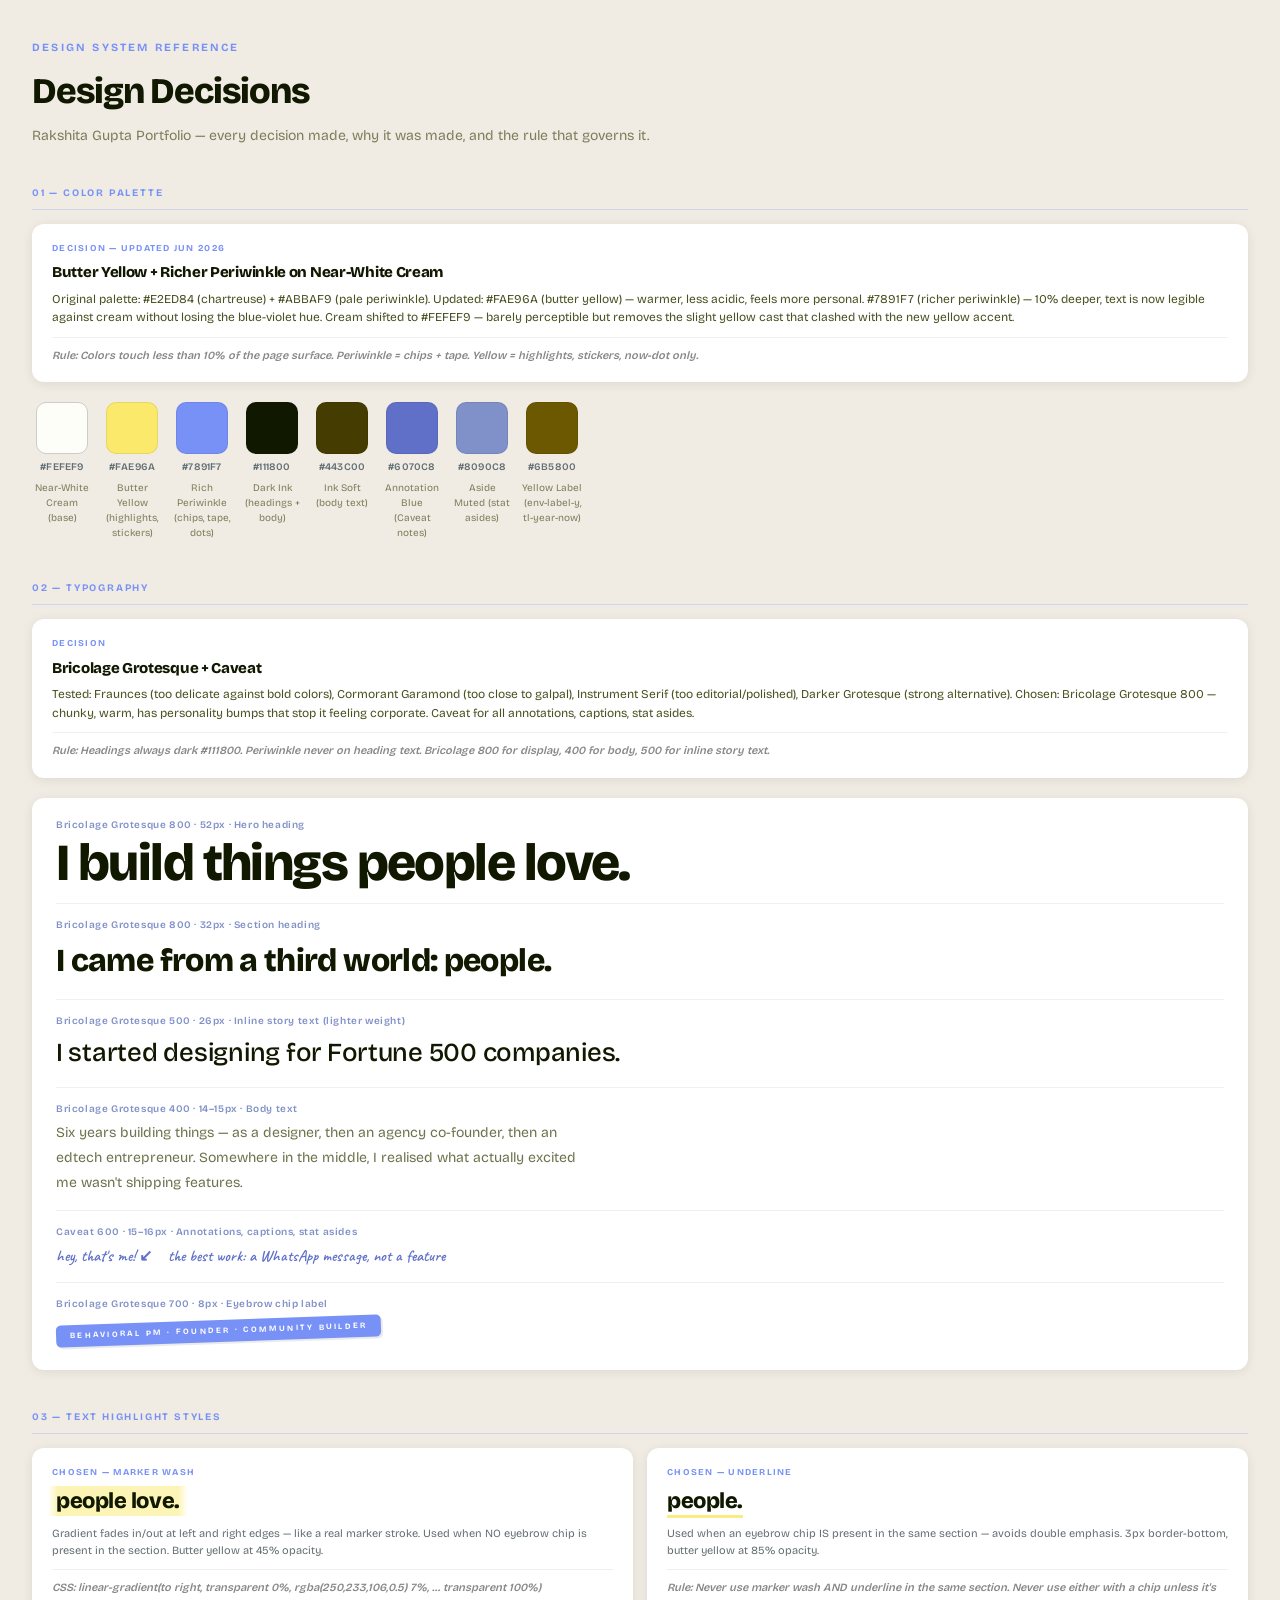
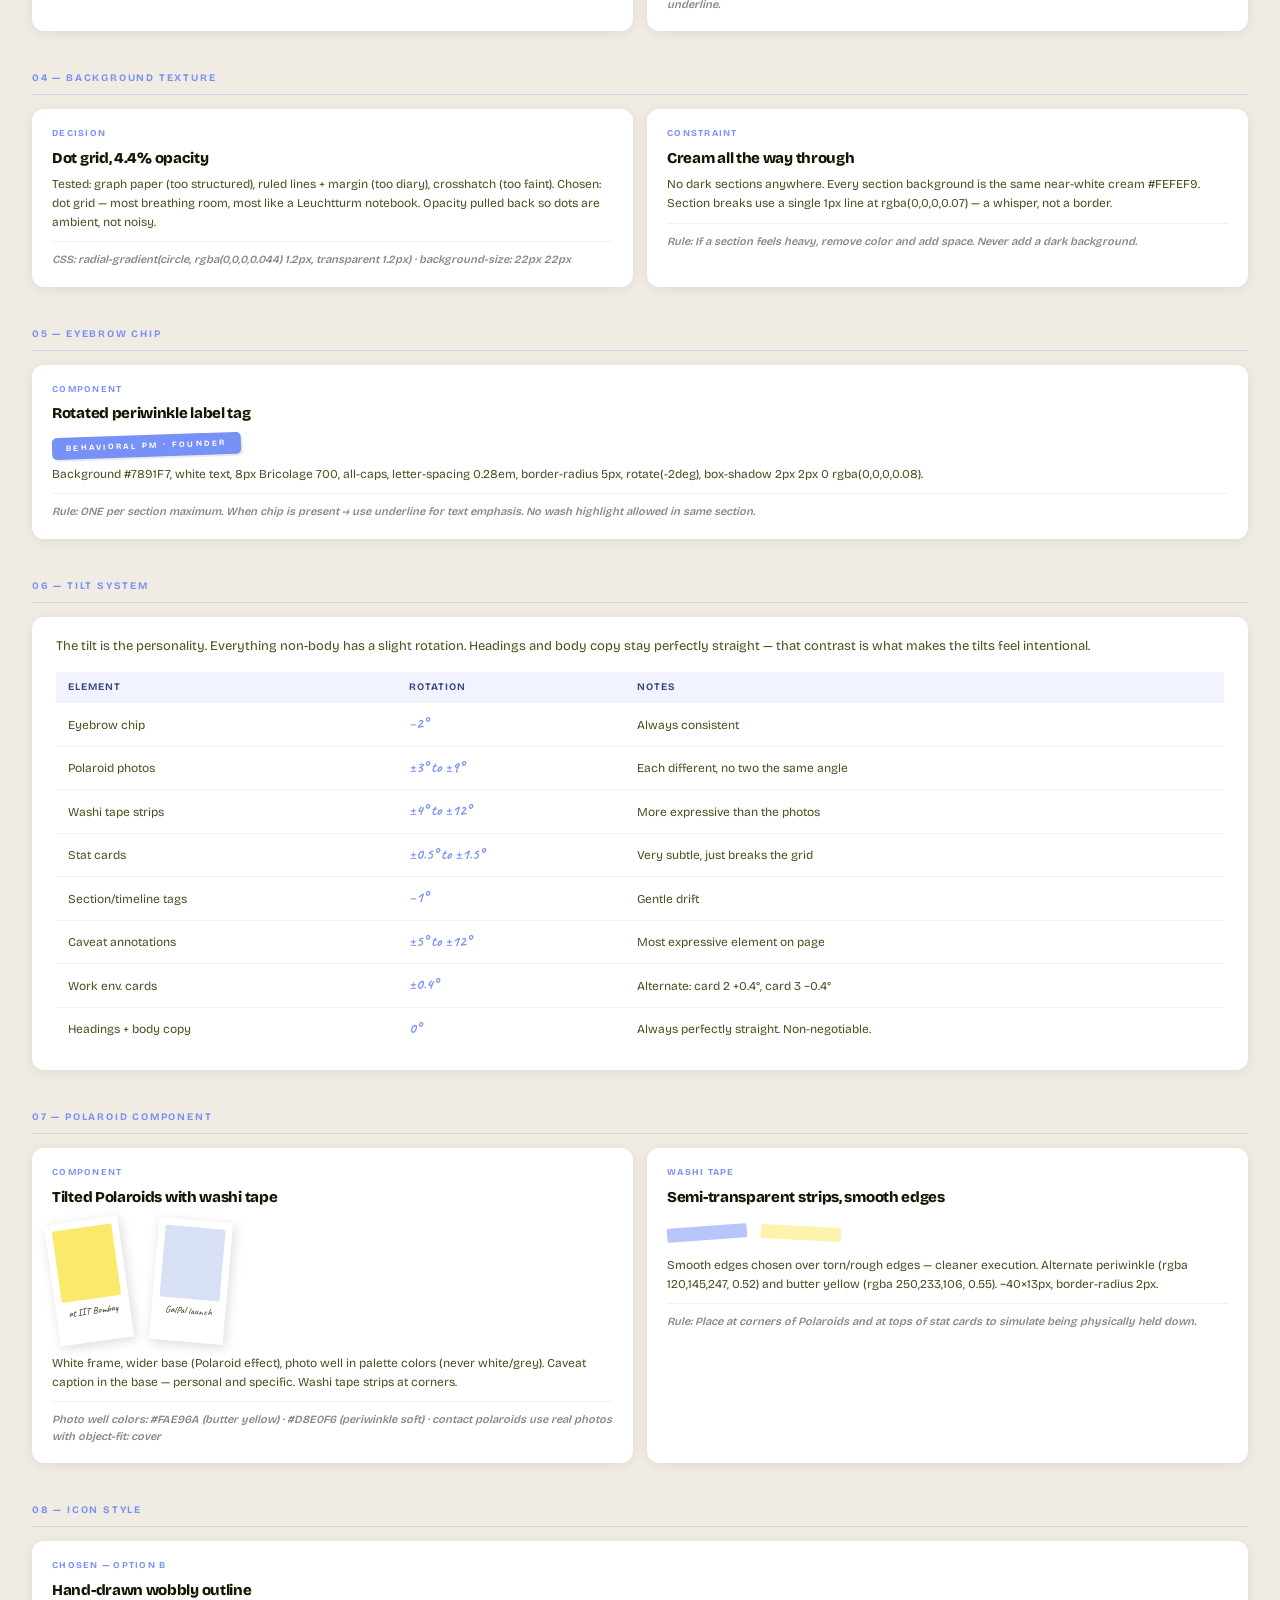
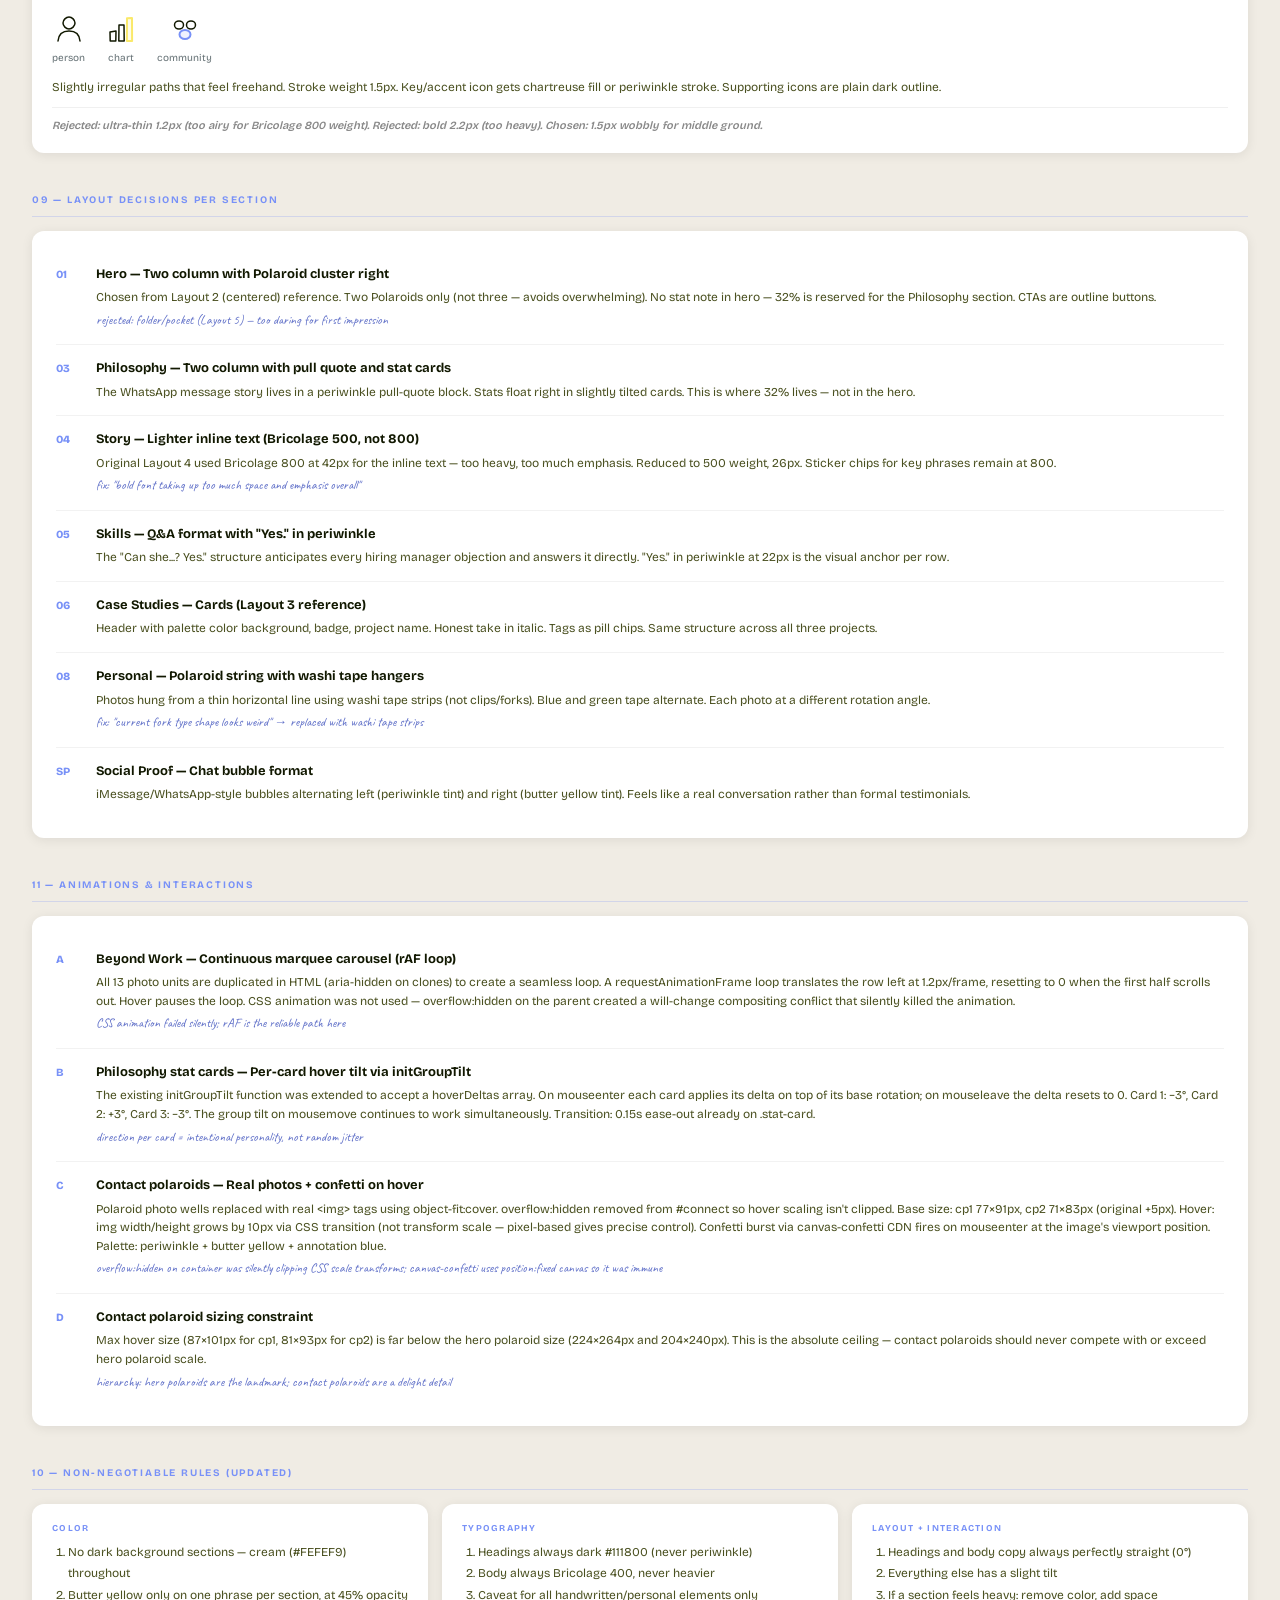
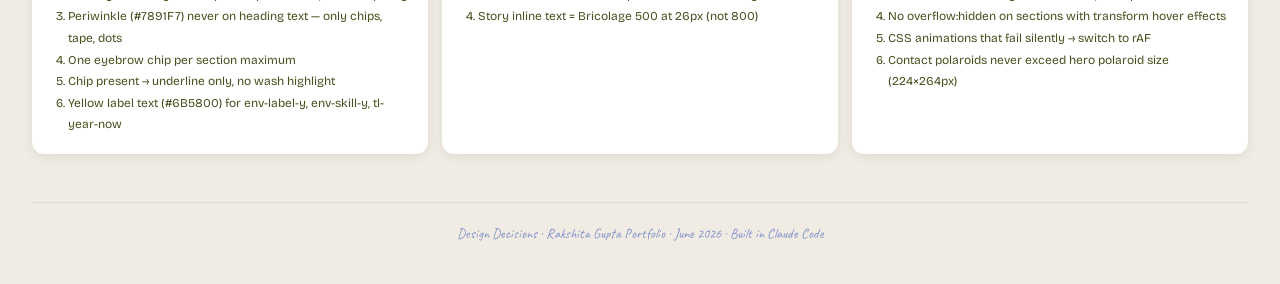
==== design-decisions.html @ b8145fa8 "Add files via upload" ====
<!DOCTYPE html>
<html lang="en">
<head>
  <meta charset="UTF-8">
  <meta name="viewport" content="width=device-width, initial-scale=1.0">
  <title>Design Decisions — Rakshita Gupta Portfolio</title>
  <link rel="preconnect" href="https://fonts.googleapis.com">
  <link rel="preconnect" href="https://fonts.gstatic.com" crossorigin>
  <link href="https://fonts.googleapis.com/css2?family=Bricolage+Grotesque:opsz,wght@12..96,400;12..96,600;12..96,700;12..96,800&family=Caveat:wght@400;600;700&display=swap" rel="stylesheet">
  <style>
    *, *::before, *::after { margin: 0; padding: 0; box-sizing: border-box; }
    body {
      font-family: 'Bricolage Grotesque', sans-serif;
      color: #111800;
      background: #f0ece4;
      padding: 40px 32px;
      line-height: 1.5;
    }

    /* page header */
    .page-title { font-size: 11px; font-weight: 700; letter-spacing: 0.2em; text-transform: uppercase; color: #7891F7; margin-bottom: 8px; }
    .page-h { font-size: 36px; font-weight: 800; letter-spacing: -0.03em; color: #111800; margin-bottom: 6px; }
    .page-sub { font-size: 14px; color: #4A5020; opacity: 0.7; margin-bottom: 40px; }

    /* section */
    .section { margin-bottom: 40px; }
    .section-title {
      font-size: 10px; font-weight: 700; letter-spacing: 0.18em; text-transform: uppercase;
      color: #7891F7; margin-bottom: 14px; padding-bottom: 8px;
      border-bottom: 1px solid rgba(120,145,247,0.25);
    }

    /* card grid */
    .cards { display: flex; gap: 14px; flex-wrap: wrap; }
    .card {
      background: white; border-radius: 12px;
      padding: 18px 20px;
      box-shadow: 0 2px 12px rgba(0,0,0,0.08);
      flex: 1; min-width: 200px;
    }
    .card-label { font-size: 9px; font-weight: 700; letter-spacing: 0.14em; text-transform: uppercase; color: #7891F7; margin-bottom: 6px; }
    .card-title { font-size: 15px; font-weight: 800; letter-spacing: -0.02em; color: #111800; margin-bottom: 6px; }
    .card-body { font-size: 12px; color: #4A5020; line-height: 1.55; }
    .card-rule { font-size: 11px; font-weight: 600; color: #888; margin-top: 10px; padding-top: 10px; border-top: 1px solid rgba(0,0,0,0.06); font-style: italic; }

    /* color swatches */
    .swatch-row { display: flex; gap: 10px; flex-wrap: wrap; }
    .swatch-item { display: flex; flex-direction: column; align-items: center; gap: 6px; }
    .swatch { width: 52px; height: 52px; border-radius: 10px; border: 1px solid rgba(0,0,0,0.08); }
    .swatch-hex { font-size: 10px; font-weight: 600; color: #636F73; letter-spacing: 0.02em; }
    .swatch-name { font-size: 10px; color: #4A5020; opacity: 0.7; text-align: center; max-width: 60px; }

    /* type specimens */
    .type-specimen { margin-bottom: 14px; padding-bottom: 14px; border-bottom: 1px solid rgba(0,0,0,0.06); }
    .type-specimen:last-child { border-bottom: none; margin-bottom: 0; padding-bottom: 0; }
    .type-meta { font-size: 10px; color: #8090C8; margin-bottom: 4px; font-weight: 600; letter-spacing: 0.06em; }

    /* decision log */
    .decision { display: flex; gap: 16px; padding: 14px 0; border-bottom: 1px solid rgba(0,0,0,0.05); align-items: flex-start; }
    .decision:last-child { border-bottom: none; }
    .d-num { font-size: 11px; font-weight: 800; color: #7891F7; width: 24px; flex-shrink: 0; padding-top: 2px; }
    .d-content {}
    .d-q { font-size: 13px; font-weight: 700; color: #111800; margin-bottom: 4px; }
    .d-a { font-size: 12px; color: #4A5020; line-height: 1.55; }
    .d-reason { font-family: 'Caveat', cursive; font-size: 13px; color: #6070C8; display: block; margin-top: 4px; }

    /* tilt rule table */
    table { width: 100%; border-collapse: collapse; font-size: 12px; }
    th { text-align: left; padding: 8px 12px; background: rgba(120,145,247,0.1); font-size: 10px; font-weight: 700; letter-spacing: 0.1em; text-transform: uppercase; color: #3A4A80; }
    td { padding: 10px 12px; border-bottom: 1px solid rgba(0,0,0,0.05); color: #4A5020; }
    tr:last-child td { border-bottom: none; }
    .tilt-val { font-family: 'Caveat', cursive; font-size: 15px; color: #7891F7; font-weight: 700; }

    /* highlight demos */
    .hl-demo { font-size: 22px; font-weight: 800; letter-spacing: -0.02em; color: #111800; margin-bottom: 8px; }
    .hl-marker {
      background: linear-gradient(to right, transparent 0%, rgba(250,233,106,0.5) 7%, rgba(250,233,106,0.48) 93%, transparent 100%);
      padding: 2px 8px; margin: 0 -4px; display: inline;
    }
    .hl-ul { border-bottom: 3px solid rgba(250,233,106,0.85); padding-bottom: 1px; display: inline; }
    .hl-context { font-size: 11px; color: #636F73; margin-top: 4px; }

    /* chip demo */
    .chip-demo {
      display: inline-block; background: #7891F7; color: #fff;
      font-size: 8px; font-weight: 700; letter-spacing: 0.28em; text-transform: uppercase;
      padding: 5px 14px; border-radius: 5px; transform: rotate(-2deg);
      box-shadow: 2px 2px 0 rgba(0,0,0,0.08); margin-bottom: 8px;
    }

    /* washi tape demo */
    .tape-demo { display: inline-block; width: 80px; height: 14px; border-radius: 2px; margin-right: 10px; vertical-align: middle; }

    /* pol mini demo */
    .pol-mini { display: inline-block; background: white; padding: 7px 7px 24px; box-shadow: 2px 3px 12px rgba(0,0,0,0.14); vertical-align: top; margin-right: 12px; }
    .pol-mini .ph { width: 60px; height: 72px; border-radius: 2px; display: block; }
    .pol-mini .cap { font-family: 'Caveat', cursive; font-size: 10px; color: #2A3010; text-align: center; padding-top: 4px; }
    .pol-tl { transform: rotate(-8deg); }
    .pol-tr { transform: rotate(5deg); }

    /* icon demo */
    .icons-row { display: flex; gap: 20px; align-items: center; flex-wrap: wrap; }
    .icon-item { display: flex; flex-direction: column; align-items: center; gap: 6px; }
    .icon-item span { font-size: 10px; color: #636F73; }

    footer { margin-top: 48px; padding-top: 20px; border-top: 1px solid rgba(0,0,0,0.08); font-family: 'Caveat', cursive; font-size: 14px; color: #8090C8; text-align: center; }
  </style>
</head>
<body>

<div class="page-title">Design System Reference</div>
<h1 class="page-h">Design Decisions</h1>
<p class="page-sub">Rakshita Gupta Portfolio — every decision made, why it was made, and the rule that governs it.</p>

<!-- ══ COLORS ══ -->
<div class="section">
  <div class="section-title">01 — Color palette</div>
  <div class="cards" style="margin-bottom:20px">
    <div class="card">
      <div class="card-label">Decision — Updated Jun 2026</div>
      <div class="card-title">Butter Yellow + Richer Periwinkle on Near-White Cream</div>
      <p class="card-body">Original palette: #E2ED84 (chartreuse) + #ABBAF9 (pale periwinkle). Updated: #FAE96A (butter yellow) — warmer, less acidic, feels more personal. #7891F7 (richer periwinkle) — 10% deeper, text is now legible against cream without losing the blue-violet hue. Cream shifted to #FEFEF9 — barely perceptible but removes the slight yellow cast that clashed with the new yellow accent.</p>
      <p class="card-rule">Rule: Colors touch less than 10% of the page surface. Periwinkle = chips + tape. Yellow = highlights, stickers, now-dot only.</p>
    </div>
  </div>
  <div class="swatch-row">
    <div class="swatch-item">
      <div class="swatch" style="background:#FEFEF9;border:1px solid #ccc;"></div>
      <div class="swatch-hex">#FEFEF9</div>
      <div class="swatch-name">Near-White Cream (base)</div>
    </div>
    <div class="swatch-item">
      <div class="swatch" style="background:#FAE96A;"></div>
      <div class="swatch-hex">#FAE96A</div>
      <div class="swatch-name">Butter Yellow (highlights, stickers)</div>
    </div>
    <div class="swatch-item">
      <div class="swatch" style="background:#7891F7;"></div>
      <div class="swatch-hex">#7891F7</div>
      <div class="swatch-name">Rich Periwinkle (chips, tape, dots)</div>
    </div>
    <div class="swatch-item">
      <div class="swatch" style="background:#111800;"></div>
      <div class="swatch-hex">#111800</div>
      <div class="swatch-name">Dark Ink (headings + body)</div>
    </div>
    <div class="swatch-item">
      <div class="swatch" style="background:#443C00;"></div>
      <div class="swatch-hex">#443C00</div>
      <div class="swatch-name">Ink Soft (body text)</div>
    </div>
    <div class="swatch-item">
      <div class="swatch" style="background:#6070C8;"></div>
      <div class="swatch-hex">#6070C8</div>
      <div class="swatch-name">Annotation Blue (Caveat notes)</div>
    </div>
    <div class="swatch-item">
      <div class="swatch" style="background:#8090C8;"></div>
      <div class="swatch-hex">#8090C8</div>
      <div class="swatch-name">Aside Muted (stat asides)</div>
    </div>
    <div class="swatch-item">
      <div class="swatch" style="background:#6B5800;"></div>
      <div class="swatch-hex">#6B5800</div>
      <div class="swatch-name">Yellow Label (env-label-y, tl-year-now)</div>
    </div>
  </div>
</div>

<!-- ══ TYPOGRAPHY ══ -->
<div class="section">
  <div class="section-title">02 — Typography</div>
  <div class="cards" style="margin-bottom:20px">
    <div class="card">
      <div class="card-label">Decision</div>
      <div class="card-title">Bricolage Grotesque + Caveat</div>
      <p class="card-body">Tested: Fraunces (too delicate against bold colors), Cormorant Garamond (too close to galpal), Instrument Serif (too editorial/polished), Darker Grotesque (strong alternative). Chosen: Bricolage Grotesque 800 — chunky, warm, has personality bumps that stop it feeling corporate. Caveat for all annotations, captions, stat asides.</p>
      <p class="card-rule">Rule: Headings always dark #111800. Periwinkle never on heading text. Bricolage 800 for display, 400 for body, 500 for inline story text.</p>
    </div>
  </div>
  <div style="background:white;border-radius:12px;padding:20px 24px;box-shadow:0 2px 12px rgba(0,0,0,0.08);">
    <div class="type-specimen">
      <div class="type-meta">Bricolage Grotesque 800 · 52px · Hero heading</div>
      <div style="font-family:'Bricolage Grotesque',sans-serif;font-size:52px;font-weight:800;letter-spacing:-0.03em;line-height:1.0;color:#111800;">I build things people love.</div>
    </div>
    <div class="type-specimen">
      <div class="type-meta">Bricolage Grotesque 800 · 32px · Section heading</div>
      <div style="font-family:'Bricolage Grotesque',sans-serif;font-size:32px;font-weight:800;letter-spacing:-0.02em;color:#111800;">I came from a third world: people.</div>
    </div>
    <div class="type-specimen">
      <div class="type-meta">Bricolage Grotesque 500 · 26px · Inline story text (lighter weight)</div>
      <div style="font-family:'Bricolage Grotesque',sans-serif;font-size:26px;font-weight:500;letter-spacing:-0.01em;line-height:1.55;color:#111800;">I started designing for Fortune 500 companies.</div>
    </div>
    <div class="type-specimen">
      <div class="type-meta">Bricolage Grotesque 400 · 14–15px · Body text</div>
      <div style="font-family:'Bricolage Grotesque',sans-serif;font-size:14px;font-weight:400;line-height:1.78;color:#4A5020;opacity:0.8;max-width:520px;">Six years building things — as a designer, then an agency co-founder, then an edtech entrepreneur. Somewhere in the middle, I realised what actually excited me wasn't shipping features.</div>
    </div>
    <div class="type-specimen">
      <div class="type-meta">Caveat 600 · 15–16px · Annotations, captions, stat asides</div>
      <div style="font-family:'Caveat',cursive;font-size:16px;font-weight:600;color:#6070C8;">hey, that's me! ↙ &nbsp;&nbsp; the best work: a WhatsApp message, not a feature</div>
    </div>
    <div class="type-specimen">
      <div class="type-meta">Bricolage Grotesque 700 · 8px · Eyebrow chip label</div>
      <div class="chip-demo">Behavioral PM · Founder · Community Builder</div>
    </div>
  </div>
</div>

<!-- ══ TEXT HIGHLIGHTS ══ -->
<div class="section">
  <div class="section-title">03 — Text highlight styles</div>
  <div class="cards">
    <div class="card">
      <div class="card-label">Chosen — Marker wash</div>
      <div class="hl-demo"><span class="hl-marker">people love.</span></div>
      <p class="hl-context">Gradient fades in/out at left and right edges — like a real marker stroke. Used when NO eyebrow chip is present in the section. Butter yellow at 45% opacity.</p>
      <p class="card-rule">CSS: linear-gradient(to right, transparent 0%, rgba(250,233,106,0.5) 7%, … transparent 100%)</p>
    </div>
    <div class="card">
      <div class="card-label">Chosen — Underline</div>
      <div class="hl-demo"><span class="hl-ul">people.</span></div>
      <p class="hl-context">Used when an eyebrow chip IS present in the same section — avoids double emphasis. 3px border-bottom, butter yellow at 85% opacity.</p>
      <p class="card-rule">Rule: Never use marker wash AND underline in the same section. Never use either with a chip unless it's underline.</p>
    </div>
  </div>
</div>

<!-- ══ BACKGROUND TEXTURE ══ -->
<div class="section">
  <div class="section-title">04 — Background texture</div>
  <div class="cards">
    <div class="card">
      <div class="card-label">Decision</div>
      <div class="card-title">Dot grid, 4.4% opacity</div>
      <p class="card-body">Tested: graph paper (too structured), ruled lines + margin (too diary), crosshatch (too faint). Chosen: dot grid — most breathing room, most like a Leuchtturm notebook. Opacity pulled back so dots are ambient, not noisy.</p>
      <p class="card-rule">CSS: radial-gradient(circle, rgba(0,0,0,0.044) 1.2px, transparent 1.2px) · background-size: 22px 22px</p>
    </div>
    <div class="card">
      <div class="card-label">Constraint</div>
      <div class="card-title">Cream all the way through</div>
      <p class="card-body">No dark sections anywhere. Every section background is the same near-white cream #FEFEF9. Section breaks use a single 1px line at rgba(0,0,0,0.07) — a whisper, not a border.</p>
      <p class="card-rule">Rule: If a section feels heavy, remove color and add space. Never add a dark background.</p>
    </div>
  </div>
</div>

<!-- ══ EYEBROW CHIP ══ -->
<div class="section">
  <div class="section-title">05 — Eyebrow chip</div>
  <div class="cards">
    <div class="card">
      <div class="card-label">Component</div>
      <div class="card-title">Rotated periwinkle label tag</div>
      <div class="chip-demo">Behavioral PM · Founder</div>
      <p class="card-body">Background #7891F7, white text, 8px Bricolage 700, all-caps, letter-spacing 0.28em, border-radius 5px, rotate(-2deg), box-shadow 2px 2px 0 rgba(0,0,0,0.08).</p>
      <p class="card-rule">Rule: ONE per section maximum. When chip is present → use underline for text emphasis. No wash highlight allowed in same section.</p>
    </div>
  </div>
</div>

<!-- ══ TILT SYSTEM ══ -->
<div class="section">
  <div class="section-title">06 — Tilt system</div>
  <div style="background:white;border-radius:12px;padding:20px 24px;box-shadow:0 2px 12px rgba(0,0,0,0.08);">
    <p style="font-size:13px;color:#4A5020;margin-bottom:16px;">The tilt is the personality. Everything non-body has a slight rotation. Headings and body copy stay perfectly straight — that contrast is what makes the tilts feel intentional.</p>
    <table>
      <tr><th>Element</th><th>Rotation</th><th>Notes</th></tr>
      <tr><td>Eyebrow chip</td><td class="tilt-val">−2°</td><td>Always consistent</td></tr>
      <tr><td>Polaroid photos</td><td class="tilt-val">±3° to ±9°</td><td>Each different, no two the same angle</td></tr>
      <tr><td>Washi tape strips</td><td class="tilt-val">±4° to ±12°</td><td>More expressive than the photos</td></tr>
      <tr><td>Stat cards</td><td class="tilt-val">±0.5° to ±1.5°</td><td>Very subtle, just breaks the grid</td></tr>
      <tr><td>Section/timeline tags</td><td class="tilt-val">−1°</td><td>Gentle drift</td></tr>
      <tr><td>Caveat annotations</td><td class="tilt-val">±5° to ±12°</td><td>Most expressive element on page</td></tr>
      <tr><td>Work env. cards</td><td class="tilt-val">±0.4°</td><td>Alternate: card 2 +0.4°, card 3 −0.4°</td></tr>
      <tr><td>Headings + body copy</td><td class="tilt-val">0°</td><td>Always perfectly straight. Non-negotiable.</td></tr>
    </table>
  </div>
</div>

<!-- ══ POLAROIDS ══ -->
<div class="section">
  <div class="section-title">07 — Polaroid component</div>
  <div class="cards">
    <div class="card">
      <div class="card-label">Component</div>
      <div class="card-title">Tilted Polaroids with washi tape</div>
      <div style="margin:12px 0;display:flex;gap:16px;align-items:flex-start;">
        <div class="pol-mini pol-tl">
          <div class="ph" style="background:#FAE96A;"></div>
          <div class="cap">at IIT Bombay</div>
        </div>
        <div class="pol-mini pol-tr">
          <div class="ph" style="background:#D8E0F6;"></div>
          <div class="cap">GalPal launch</div>
        </div>
      </div>
      <p class="card-body">White frame, wider base (Polaroid effect), photo well in palette colors (never white/grey). Caveat caption in the base — personal and specific. Washi tape strips at corners.</p>
      <p class="card-rule">Photo well colors: #FAE96A (butter yellow) · #D8E0F6 (periwinkle soft) · contact polaroids use real photos with object-fit: cover</p>
    </div>
    <div class="card">
      <div class="card-label">Washi Tape</div>
      <div class="card-title">Semi-transparent strips, smooth edges</div>
      <div style="margin:12px 0;">
        <div class="tape-demo" style="background:rgba(120,145,247,0.52);transform:rotate(-4deg);display:inline-block;"></div>
        <div class="tape-demo" style="background:rgba(250,233,106,0.55);transform:rotate(3deg);display:inline-block;"></div>
      </div>
      <p class="card-body">Smooth edges chosen over torn/rough edges — cleaner execution. Alternate periwinkle (rgba 120,145,247, 0.52) and butter yellow (rgba 250,233,106, 0.55). ~40×13px, border-radius 2px.</p>
      <p class="card-rule">Rule: Place at corners of Polaroids and at tops of stat cards to simulate being physically held down.</p>
    </div>
  </div>
</div>

<!-- ══ ICONS ══ -->
<div class="section">
  <div class="section-title">08 — Icon style</div>
  <div class="cards">
    <div class="card">
      <div class="card-label">Chosen — Option B</div>
      <div class="card-title">Hand-drawn wobbly outline</div>
      <div class="icons-row" style="margin:12px 0;">
        <div class="icon-item">
          <svg width="32" height="32" viewBox="0 0 32 32" fill="none">
            <path d="M16 4 C13 4 10 7 10 10 C10 13 13 16 16 16 C19 16 22 13 22 10 C22 7 19 4 16 4Z" stroke="#111800" stroke-width="1.5" fill="none"/>
            <path d="M5 28 C5.5 22 9 18 16 18 C23 18 26.5 22 27 28" stroke="#111800" stroke-width="1.5" stroke-linecap="round" fill="none"/>
          </svg>
          <span>person</span>
        </div>
        <div class="icon-item">
          <svg width="32" height="32" viewBox="0 0 32 32" fill="none">
            <path d="M5 19 L5.2 28.1 L10.8 28 L11 17.9 L5 19Z" stroke="#111800" stroke-width="1.5" fill="none" stroke-linejoin="round"/>
            <path d="M14 12.1 L13.8 28 L19.2 27.9 L19 12 L14 12.1Z" stroke="#111800" stroke-width="1.5" fill="none" stroke-linejoin="round"/>
            <path d="M22 5.2 L21.9 28 L27.1 28.1 L27 5 L22 5.2Z" stroke="rgba(250,233,106,1)" stroke-width="2" fill="rgba(250,233,106,0.15)" stroke-linejoin="round"/>
          </svg>
          <span>chart</span>
        </div>
        <div class="icon-item">
          <svg width="32" height="32" viewBox="0 0 32 32" fill="none">
            <path d="M10 8 C7.5 8 5.5 9.8 5.5 12 C5.5 14.2 7.5 16 10 16 C12.5 16 14.5 14.2 14.5 12 C14.5 9.8 12.5 8 10 8Z" stroke="#111800" stroke-width="1.5" fill="none"/>
            <path d="M22 8 C19.5 8 17.5 9.8 17.5 12 C17.5 14.2 19.5 16 22 16 C24.5 16 26.5 14.2 26.5 12 C26.5 9.8 24.5 8 22 8Z" stroke="#111800" stroke-width="1.5" fill="none"/>
            <path d="M16 17 C13 17 10.5 19 10.5 21.5 C10.5 24 13 26 16 26 C19 26 21.5 24 21.5 21.5 C21.5 19 19 17 16 17Z" stroke="#7891F7" stroke-width="2" fill="rgba(120,145,247,0.12)"/>
          </svg>
          <span>community</span>
        </div>
      </div>
      <p class="card-body">Slightly irregular paths that feel freehand. Stroke weight 1.5px. Key/accent icon gets chartreuse fill or periwinkle stroke. Supporting icons are plain dark outline.</p>
      <p class="card-rule">Rejected: ultra-thin 1.2px (too airy for Bricolage 800 weight). Rejected: bold 2.2px (too heavy). Chosen: 1.5px wobbly for middle ground.</p>
    </div>
  </div>
</div>

<!-- ══ LAYOUT DECISIONS ══ -->
<div class="section">
  <div class="section-title">09 — Layout decisions per section</div>
  <div style="background:white;border-radius:12px;padding:20px 24px;box-shadow:0 2px 12px rgba(0,0,0,0.08);">
    <div class="decision">
      <div class="d-num">01</div>
      <div class="d-content">
        <div class="d-q">Hero — Two column with Polaroid cluster right</div>
        <div class="d-a">Chosen from Layout 2 (centered) reference. Two Polaroids only (not three — avoids overwhelming). No stat note in hero — 32% is reserved for the Philosophy section. CTAs are outline buttons.</div>
        <span class="d-reason">rejected: folder/pocket (Layout 5) — too daring for first impression</span>
      </div>
    </div>
    <div class="decision">
      <div class="d-num">03</div>
      <div class="d-content">
        <div class="d-q">Philosophy — Two column with pull quote and stat cards</div>
        <div class="d-a">The WhatsApp message story lives in a periwinkle pull-quote block. Stats float right in slightly tilted cards. This is where 32% lives — not in the hero.</div>
      </div>
    </div>
    <div class="decision">
      <div class="d-num">04</div>
      <div class="d-content">
        <div class="d-q">Story — Lighter inline text (Bricolage 500, not 800)</div>
        <div class="d-a">Original Layout 4 used Bricolage 800 at 42px for the inline text — too heavy, too much emphasis. Reduced to 500 weight, 26px. Sticker chips for key phrases remain at 800.</div>
        <span class="d-reason">fix: "bold font taking up too much space and emphasis overall"</span>
      </div>
    </div>
    <div class="decision">
      <div class="d-num">05</div>
      <div class="d-content">
        <div class="d-q">Skills — Q&amp;A format with "Yes." in periwinkle</div>
        <div class="d-a">The "Can she...? Yes." structure anticipates every hiring manager objection and answers it directly. "Yes." in periwinkle at 22px is the visual anchor per row.</div>
      </div>
    </div>
    <div class="decision">
      <div class="d-num">06</div>
      <div class="d-content">
        <div class="d-q">Case Studies — Cards (Layout 3 reference)</div>
        <div class="d-a">Header with palette color background, badge, project name. Honest take in italic. Tags as pill chips. Same structure across all three projects.</div>
      </div>
    </div>
    <div class="decision">
      <div class="d-num">08</div>
      <div class="d-content">
        <div class="d-q">Personal — Polaroid string with washi tape hangers</div>
        <div class="d-a">Photos hung from a thin horizontal line using washi tape strips (not clips/forks). Blue and green tape alternate. Each photo at a different rotation angle.</div>
        <span class="d-reason">fix: "current fork type shape looks weird" → replaced with washi tape strips</span>
      </div>
    </div>
    <div class="decision">
      <div class="d-num">SP</div>
      <div class="d-content">
        <div class="d-q">Social Proof — Chat bubble format</div>
        <div class="d-a">iMessage/WhatsApp-style bubbles alternating left (periwinkle tint) and right (butter yellow tint). Feels like a real conversation rather than formal testimonials.</div>
      </div>
    </div>
  </div>
</div>

<!-- ══ ANIMATIONS & INTERACTIONS ══ -->
<div class="section">
  <div class="section-title">11 — Animations &amp; interactions</div>
  <div style="background:white;border-radius:12px;padding:20px 24px;box-shadow:0 2px 12px rgba(0,0,0,0.08);">
    <div class="decision">
      <div class="d-num">A</div>
      <div class="d-content">
        <div class="d-q">Beyond Work — Continuous marquee carousel (rAF loop)</div>
        <div class="d-a">All 13 photo units are duplicated in HTML (aria-hidden on clones) to create a seamless loop. A requestAnimationFrame loop translates the row left at 1.2px/frame, resetting to 0 when the first half scrolls out. Hover pauses the loop. CSS animation was not used — overflow:hidden on the parent created a will-change compositing conflict that silently killed the animation.</div>
        <span class="d-reason">CSS animation failed silently; rAF is the reliable path here</span>
      </div>
    </div>
    <div class="decision">
      <div class="d-num">B</div>
      <div class="d-content">
        <div class="d-q">Philosophy stat cards — Per-card hover tilt via initGroupTilt</div>
        <div class="d-a">The existing initGroupTilt function was extended to accept a hoverDeltas array. On mouseenter each card applies its delta on top of its base rotation; on mouseleave the delta resets to 0. Card 1: −3°, Card 2: +3°, Card 3: −3°. The group tilt on mousemove continues to work simultaneously. Transition: 0.15s ease-out already on .stat-card.</div>
        <span class="d-reason">direction per card = intentional personality, not random jitter</span>
      </div>
    </div>
    <div class="decision">
      <div class="d-num">C</div>
      <div class="d-content">
        <div class="d-q">Contact polaroids — Real photos + confetti on hover</div>
        <div class="d-a">Polaroid photo wells replaced with real &lt;img&gt; tags using object-fit:cover. overflow:hidden removed from #connect so hover scaling isn't clipped. Base size: cp1 77×91px, cp2 71×83px (original +5px). Hover: img width/height grows by 10px via CSS transition (not transform scale — pixel-based gives precise control). Confetti burst via canvas-confetti CDN fires on mouseenter at the image's viewport position. Palette: periwinkle + butter yellow + annotation blue.</div>
        <span class="d-reason">overflow:hidden on container was silently clipping CSS scale transforms; canvas-confetti uses position:fixed canvas so it was immune</span>
      </div>
    </div>
    <div class="decision">
      <div class="d-num">D</div>
      <div class="d-content">
        <div class="d-q">Contact polaroid sizing constraint</div>
        <div class="d-a">Max hover size (87×101px for cp1, 81×93px for cp2) is far below the hero polaroid size (224×264px and 204×240px). This is the absolute ceiling — contact polaroids should never compete with or exceed hero polaroid scale.</div>
        <span class="d-reason">hierarchy: hero polaroids are the landmark; contact polaroids are a delight detail</span>
      </div>
    </div>
  </div>
</div>

<!-- ══ COLOR RULES UPDATED ══ -->
<div class="section">
  <div class="section-title">10 — Non-negotiable rules (updated)</div>
  <div class="cards">
    <div class="card">
      <div class="card-label">Color</div>
      <ol style="font-size:12px;color:#4A5020;line-height:1.8;padding-left:16px;">
        <li>No dark background sections — cream (#FEFEF9) throughout</li>
        <li>Butter yellow only on one phrase per section, at 45% opacity</li>
        <li>Periwinkle (#7891F7) never on heading text — only chips, tape, dots</li>
        <li>One eyebrow chip per section maximum</li>
        <li>Chip present → underline only, no wash highlight</li>
        <li>Yellow label text (#6B5800) for env-label-y, env-skill-y, tl-year-now</li>
      </ol>
    </div>
    <div class="card">
      <div class="card-label">Typography</div>
      <ol style="font-size:12px;color:#4A5020;line-height:1.8;padding-left:16px;">
        <li>Headings always dark #111800 (never periwinkle)</li>
        <li>Body always Bricolage 400, never heavier</li>
        <li>Caveat for all handwritten/personal elements only</li>
        <li>Story inline text = Bricolage 500 at 26px (not 800)</li>
      </ol>
    </div>
    <div class="card">
      <div class="card-label">Layout + Interaction</div>
      <ol style="font-size:12px;color:#4A5020;line-height:1.8;padding-left:16px;">
        <li>Headings and body copy always perfectly straight (0°)</li>
        <li>Everything else has a slight tilt</li>
        <li>If a section feels heavy: remove color, add space</li>
        <li>No overflow:hidden on sections with transform hover effects</li>
        <li>CSS animations that fail silently → switch to rAF</li>
        <li>Contact polaroids never exceed hero polaroid size (224×264px)</li>
      </ol>
    </div>
  </div>
</div>

<footer>Design Decisions · Rakshita Gupta Portfolio · June 2026 · Built in Claude Code</footer>

</body>
</html>
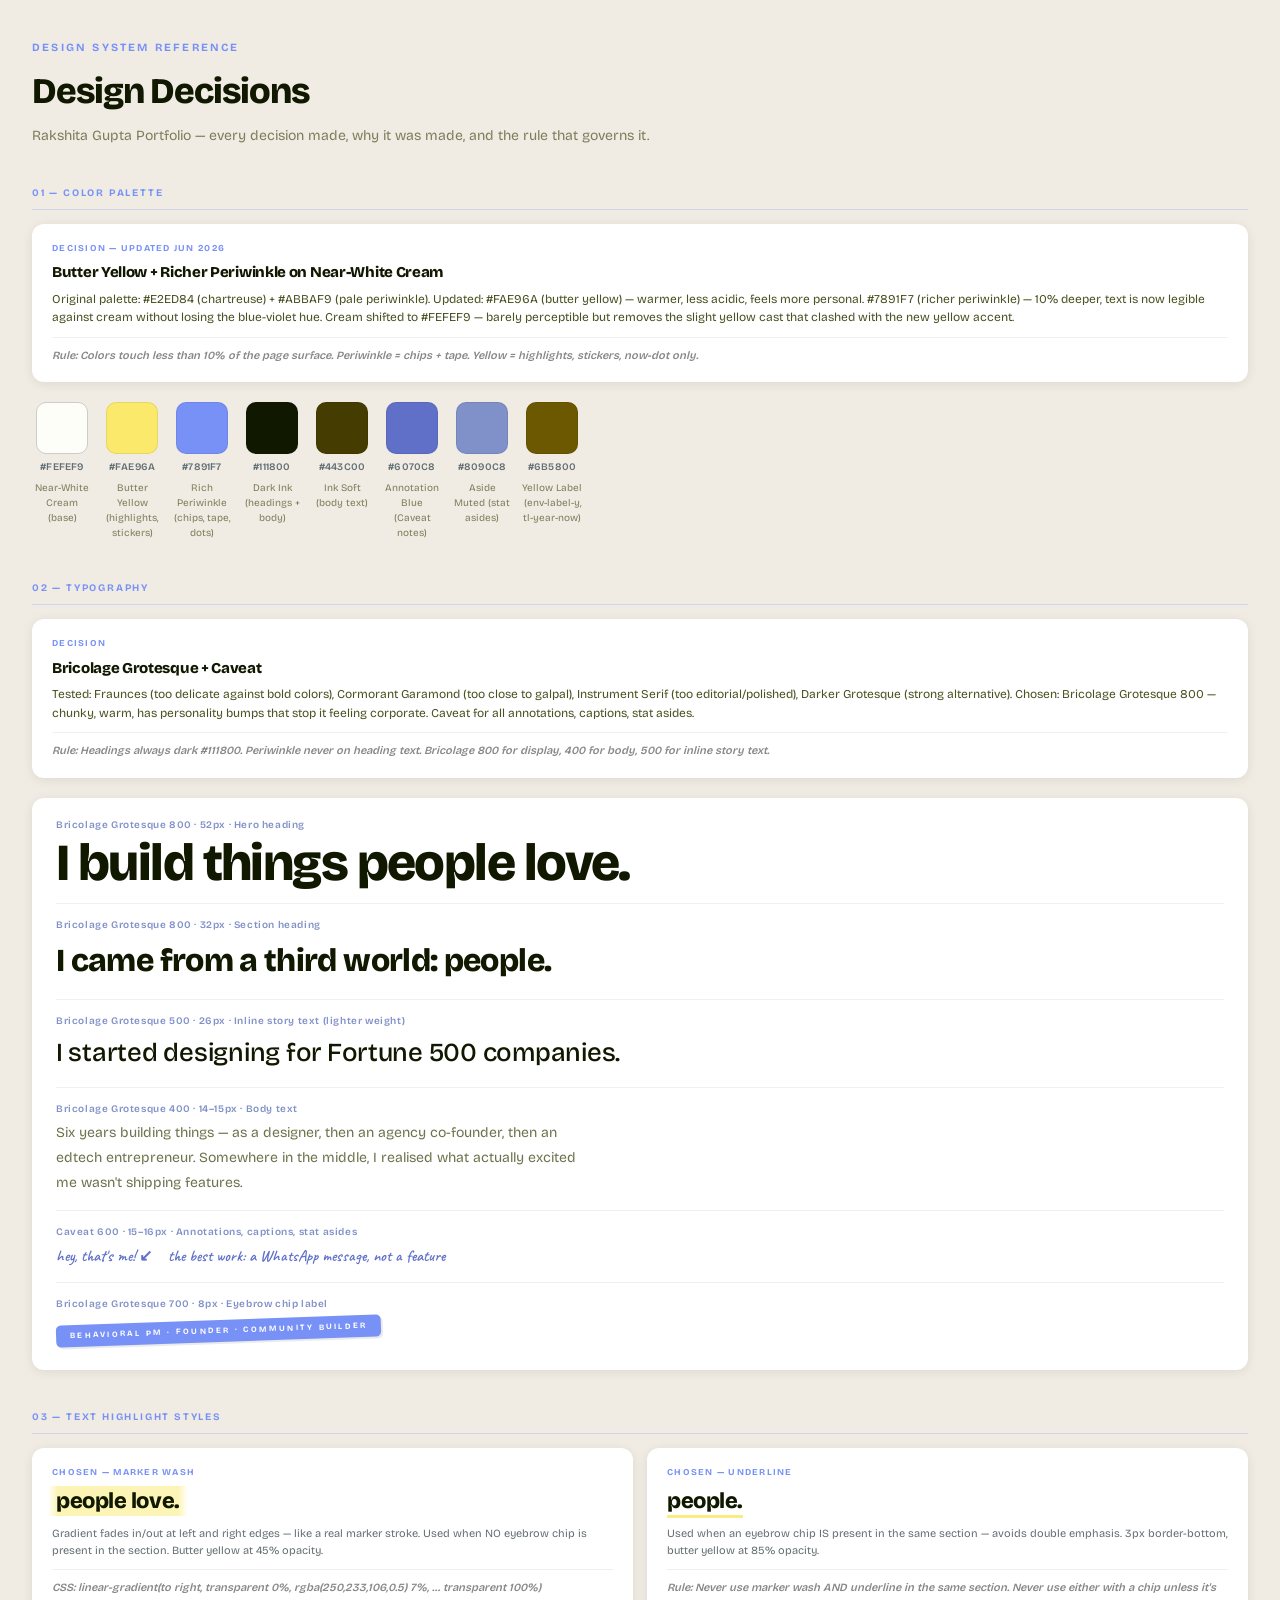
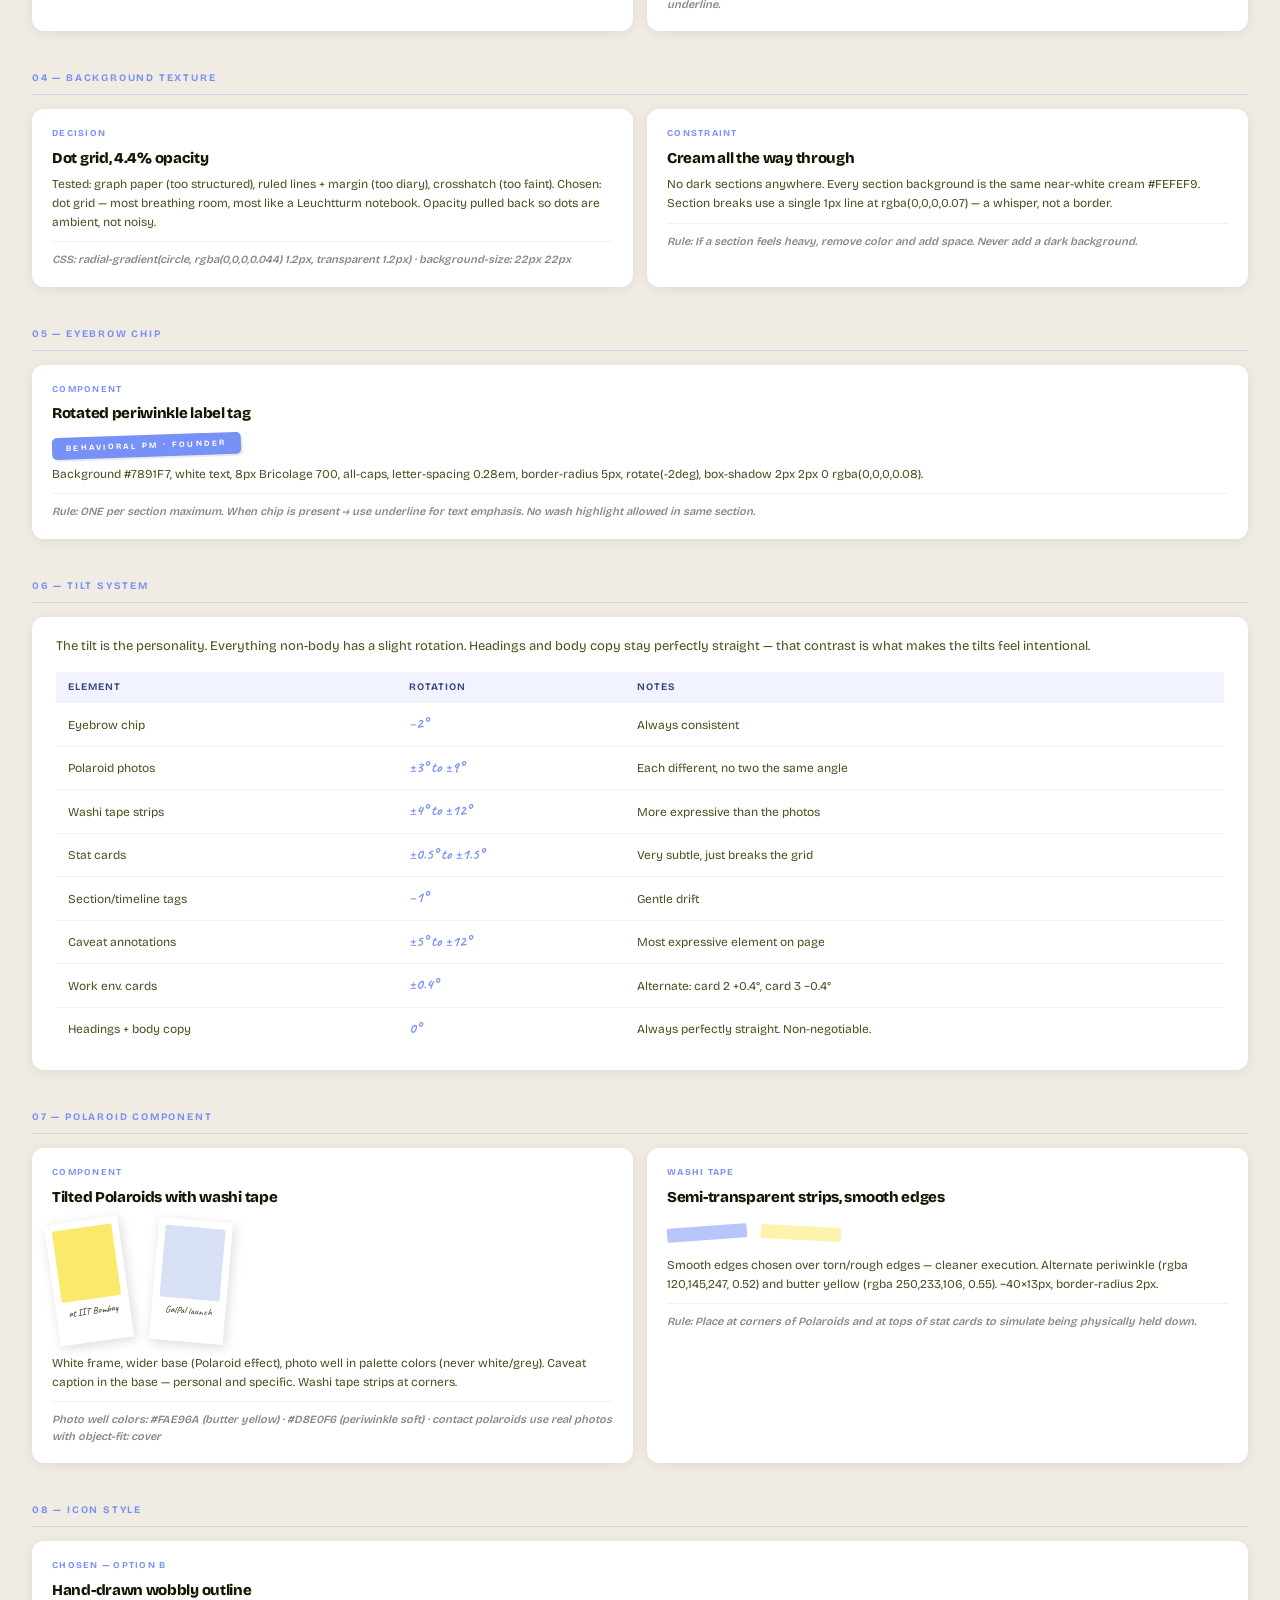
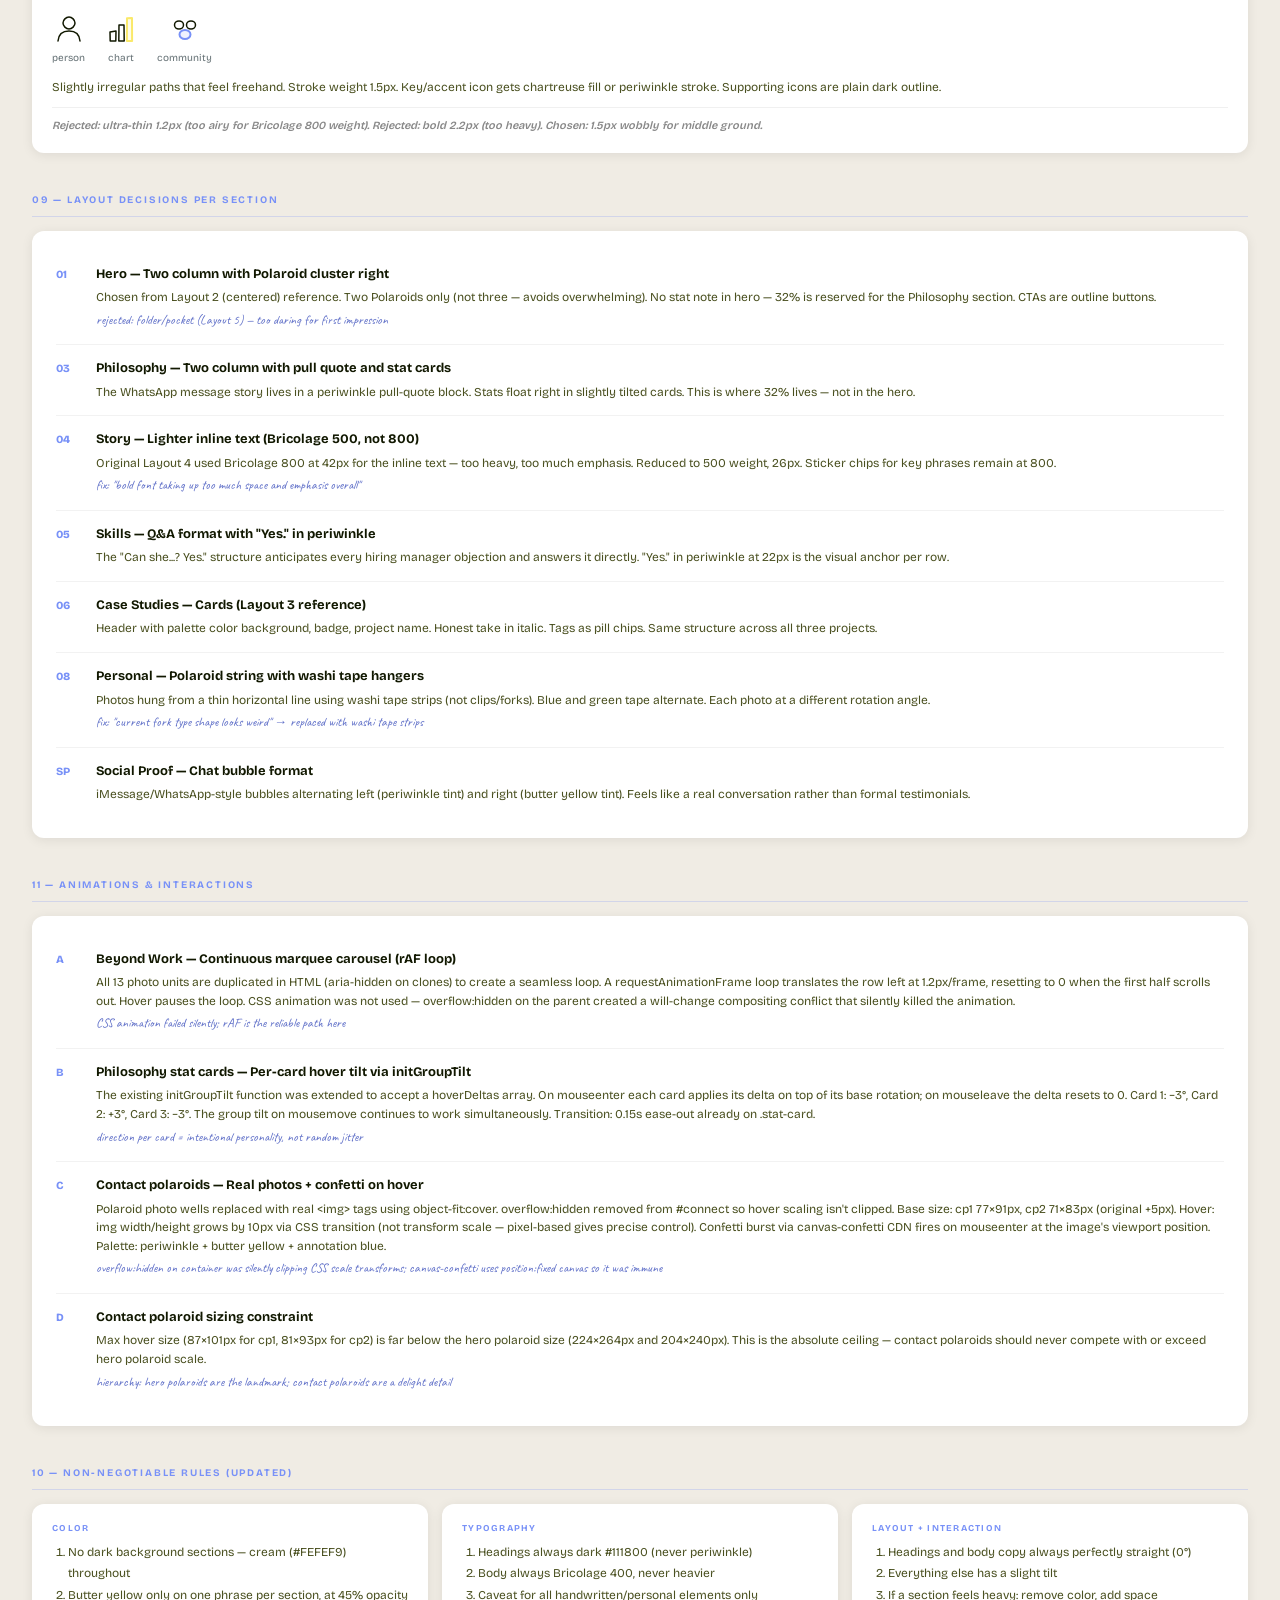
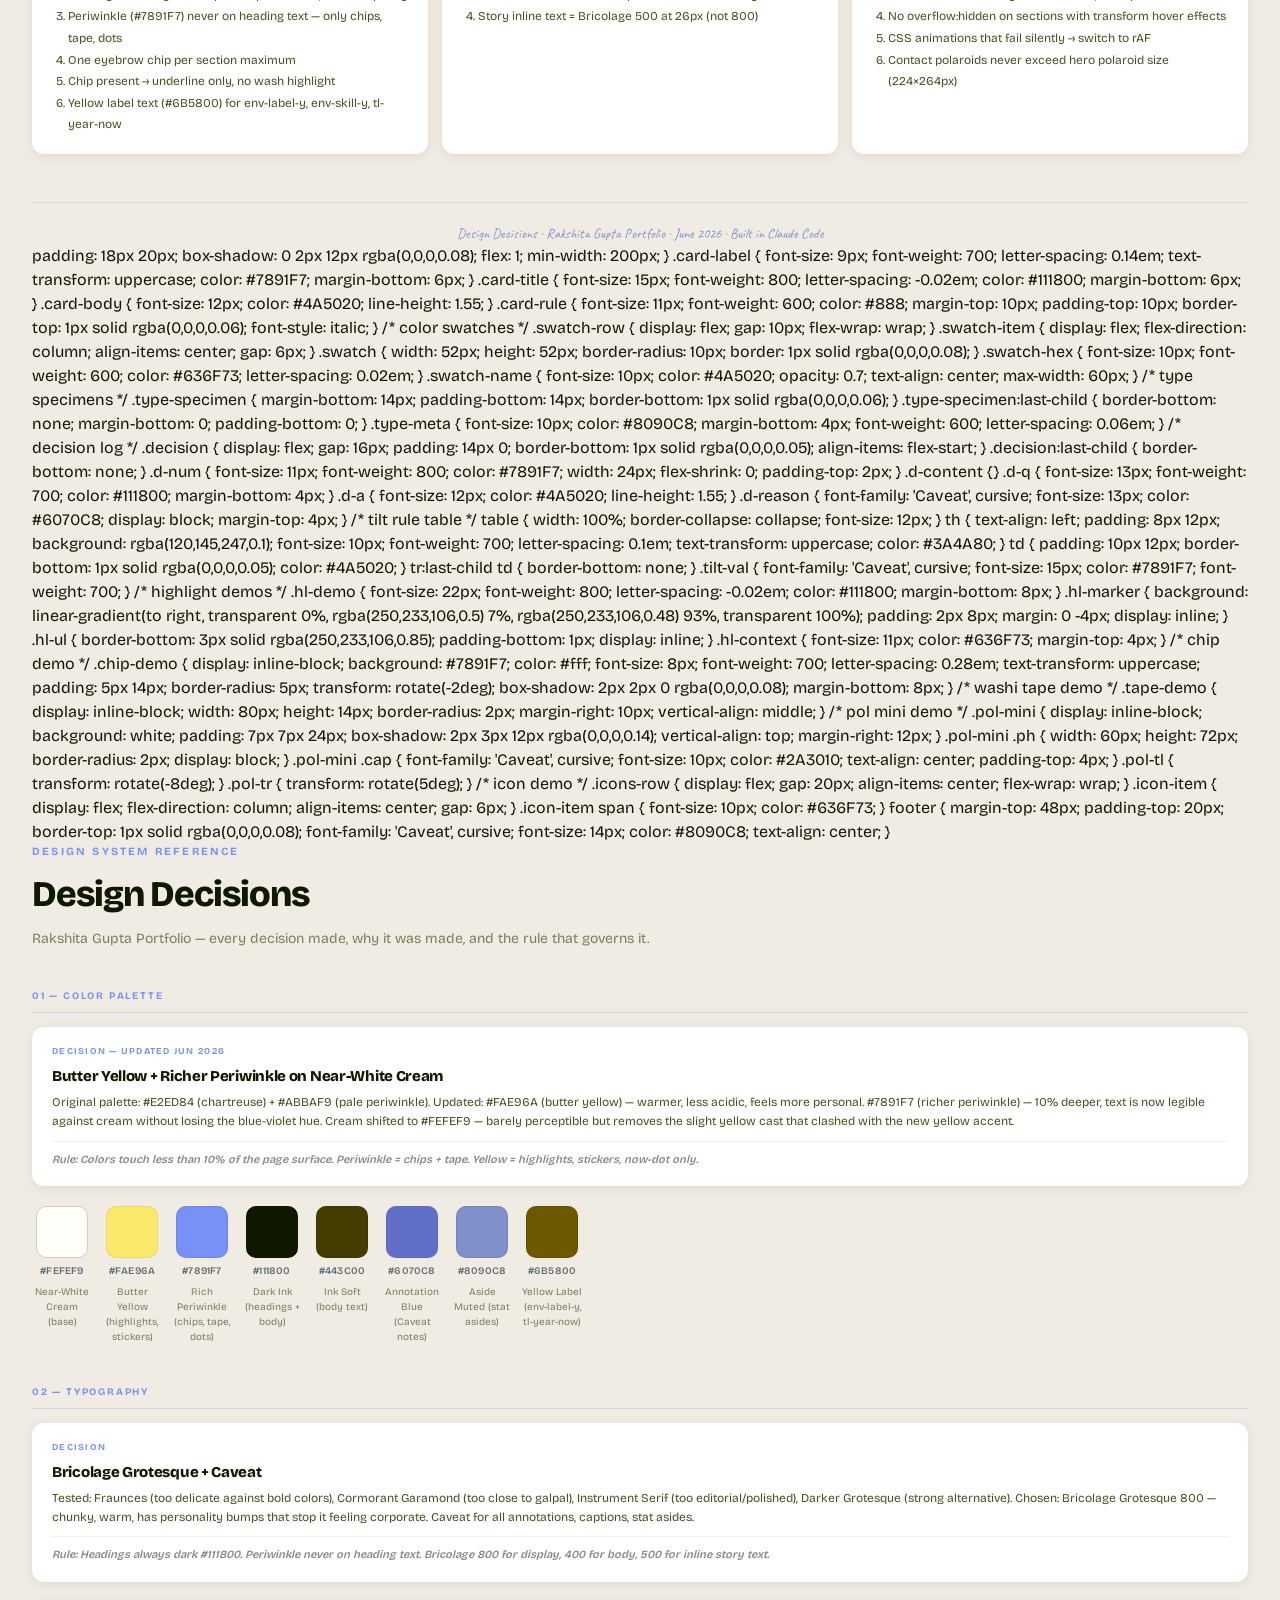
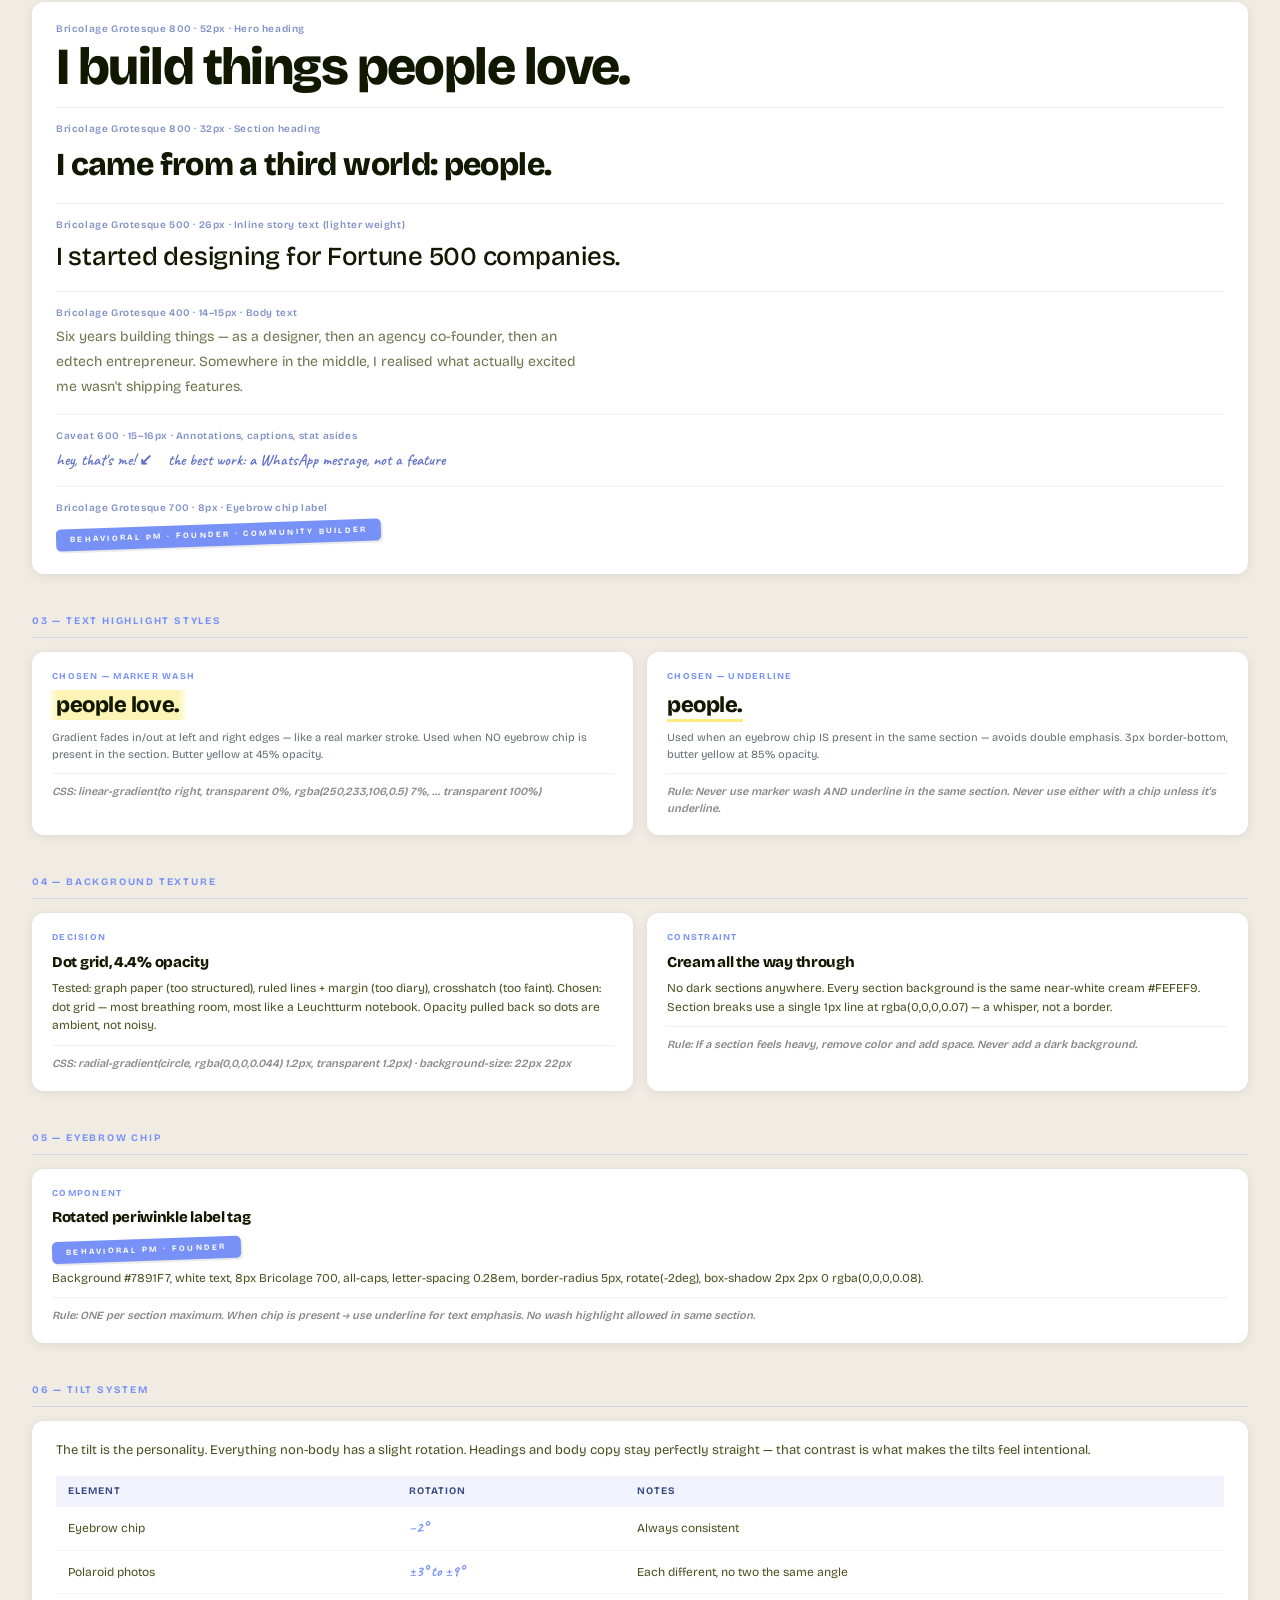
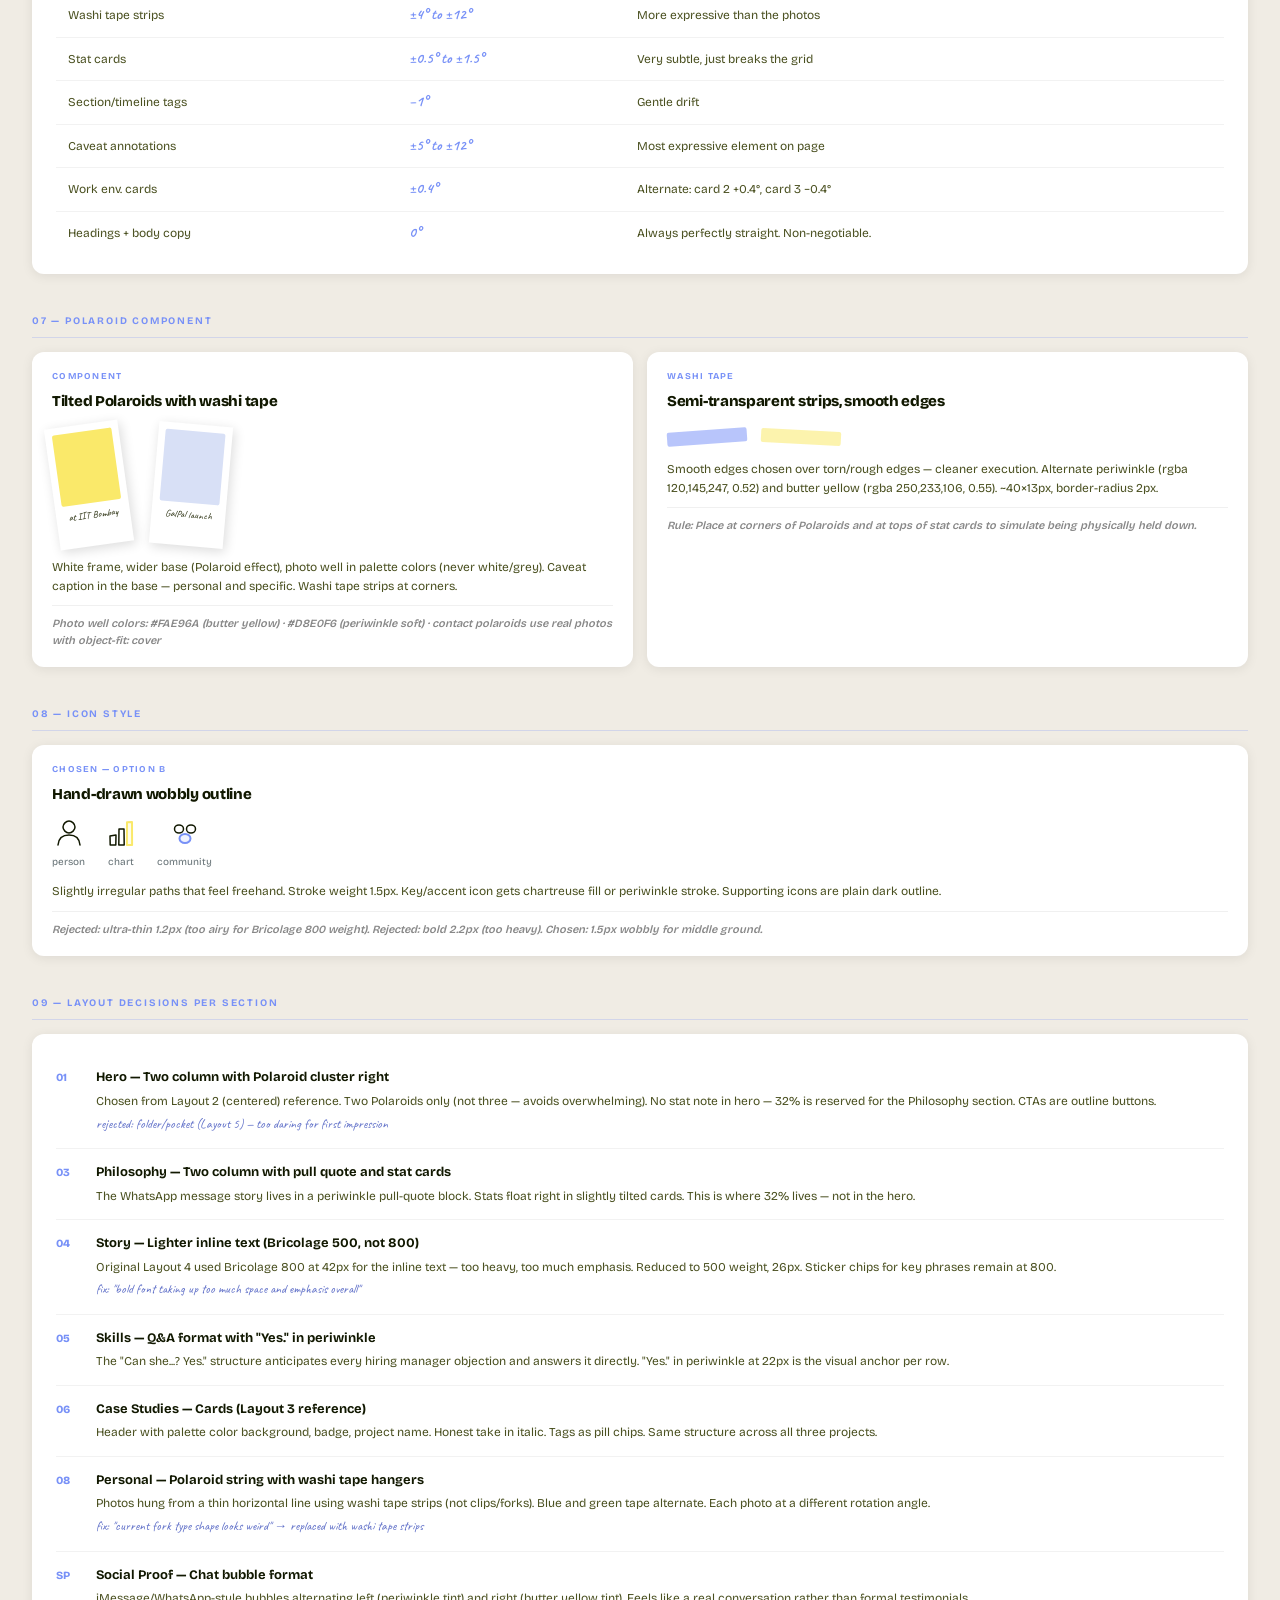
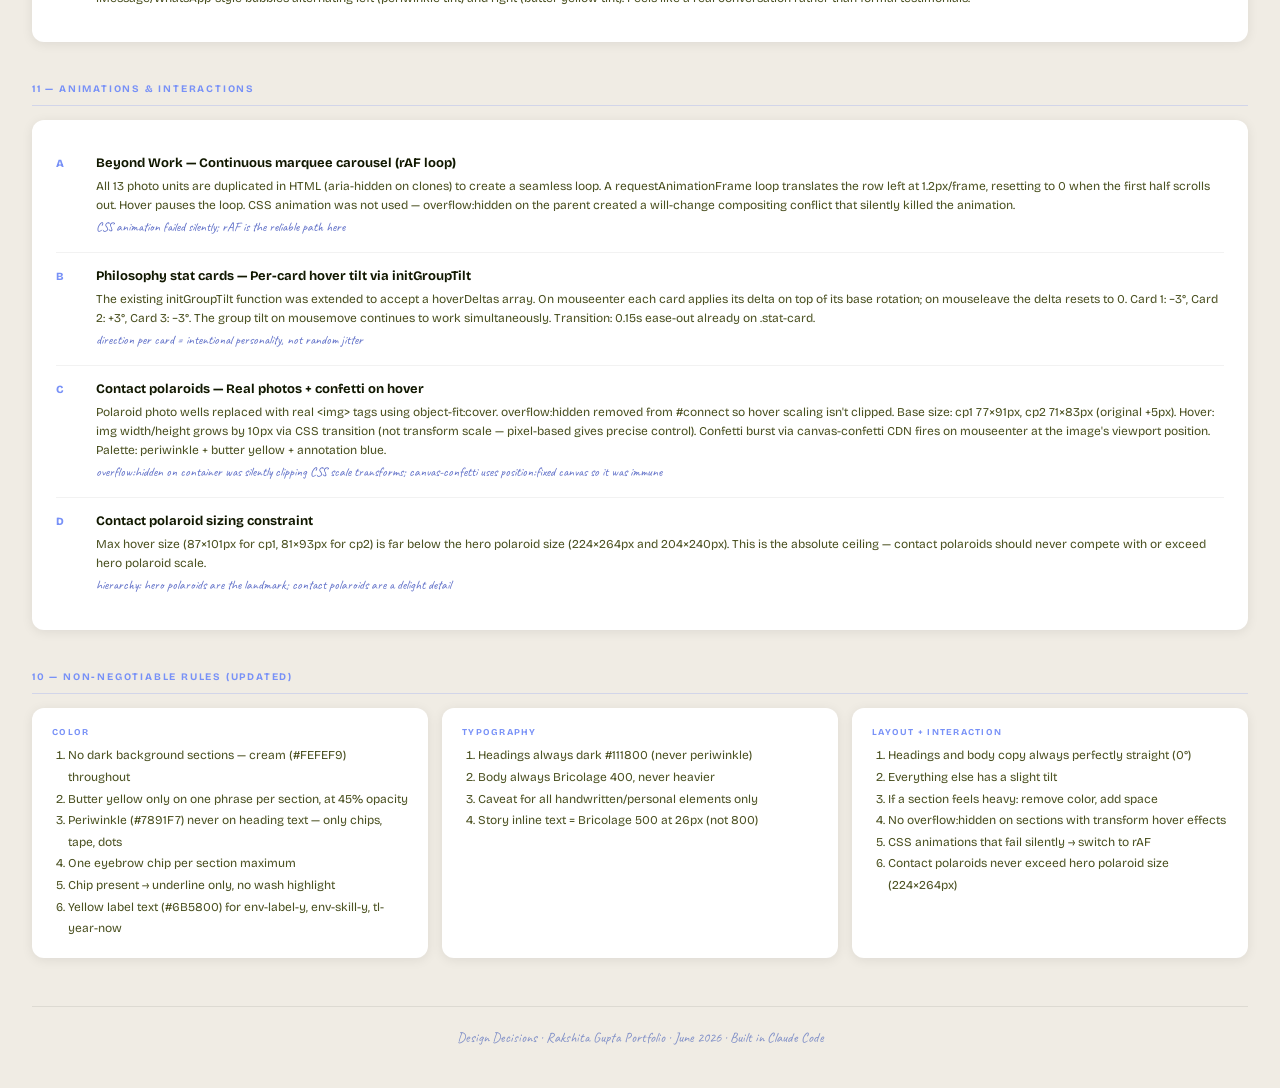
==== commit b95cdb1a: "Enhance design decisions with new styles and rules Added styles for design system components includi" ====
--- a/design-decisions.html
+++ b/design-decisions.html
@@ -488,3 +488,457 @@
 
 </body>
 </html>
+      padding: 18px 20px;
+      box-shadow: 0 2px 12px rgba(0,0,0,0.08);
+      flex: 1; min-width: 200px;
+    }
+    .card-label { font-size: 9px; font-weight: 700; letter-spacing: 0.14em; text-transform: uppercase; color: #7891F7; margin-bottom: 6px; }
+    .card-title { font-size: 15px; font-weight: 800; letter-spacing: -0.02em; color: #111800; margin-bottom: 6px; }
+    .card-body { font-size: 12px; color: #4A5020; line-height: 1.55; }
+    .card-rule { font-size: 11px; font-weight: 600; color: #888; margin-top: 10px; padding-top: 10px; border-top: 1px solid rgba(0,0,0,0.06); font-style: italic; }
+
+    /* color swatches */
+    .swatch-row { display: flex; gap: 10px; flex-wrap: wrap; }
+    .swatch-item { display: flex; flex-direction: column; align-items: center; gap: 6px; }
+    .swatch { width: 52px; height: 52px; border-radius: 10px; border: 1px solid rgba(0,0,0,0.08); }
+    .swatch-hex { font-size: 10px; font-weight: 600; color: #636F73; letter-spacing: 0.02em; }
+    .swatch-name { font-size: 10px; color: #4A5020; opacity: 0.7; text-align: center; max-width: 60px; }
+
+    /* type specimens */
+    .type-specimen { margin-bottom: 14px; padding-bottom: 14px; border-bottom: 1px solid rgba(0,0,0,0.06); }
+    .type-specimen:last-child { border-bottom: none; margin-bottom: 0; padding-bottom: 0; }
+    .type-meta { font-size: 10px; color: #8090C8; margin-bottom: 4px; font-weight: 600; letter-spacing: 0.06em; }
+
+    /* decision log */
+    .decision { display: flex; gap: 16px; padding: 14px 0; border-bottom: 1px solid rgba(0,0,0,0.05); align-items: flex-start; }
+    .decision:last-child { border-bottom: none; }
+    .d-num { font-size: 11px; font-weight: 800; color: #7891F7; width: 24px; flex-shrink: 0; padding-top: 2px; }
+    .d-content {}
+    .d-q { font-size: 13px; font-weight: 700; color: #111800; margin-bottom: 4px; }
+    .d-a { font-size: 12px; color: #4A5020; line-height: 1.55; }
+    .d-reason { font-family: 'Caveat', cursive; font-size: 13px; color: #6070C8; display: block; margin-top: 4px; }
+
+    /* tilt rule table */
+    table { width: 100%; border-collapse: collapse; font-size: 12px; }
+    th { text-align: left; padding: 8px 12px; background: rgba(120,145,247,0.1); font-size: 10px; font-weight: 700; letter-spacing: 0.1em; text-transform: uppercase; color: #3A4A80; }
+    td { padding: 10px 12px; border-bottom: 1px solid rgba(0,0,0,0.05); color: #4A5020; }
+    tr:last-child td { border-bottom: none; }
+    .tilt-val { font-family: 'Caveat', cursive; font-size: 15px; color: #7891F7; font-weight: 700; }
+
+    /* highlight demos */
+    .hl-demo { font-size: 22px; font-weight: 800; letter-spacing: -0.02em; color: #111800; margin-bottom: 8px; }
+    .hl-marker {
+      background: linear-gradient(to right, transparent 0%, rgba(250,233,106,0.5) 7%, rgba(250,233,106,0.48) 93%, transparent 100%);
+      padding: 2px 8px; margin: 0 -4px; display: inline;
+    }
+    .hl-ul { border-bottom: 3px solid rgba(250,233,106,0.85); padding-bottom: 1px; display: inline; }
+    .hl-context { font-size: 11px; color: #636F73; margin-top: 4px; }
+
+    /* chip demo */
+    .chip-demo {
+      display: inline-block; background: #7891F7; color: #fff;
+      font-size: 8px; font-weight: 700; letter-spacing: 0.28em; text-transform: uppercase;
+      padding: 5px 14px; border-radius: 5px; transform: rotate(-2deg);
+      box-shadow: 2px 2px 0 rgba(0,0,0,0.08); margin-bottom: 8px;
+    }
+
+    /* washi tape demo */
+    .tape-demo { display: inline-block; width: 80px; height: 14px; border-radius: 2px; margin-right: 10px; vertical-align: middle; }
+
+    /* pol mini demo */
+    .pol-mini { display: inline-block; background: white; padding: 7px 7px 24px; box-shadow: 2px 3px 12px rgba(0,0,0,0.14); vertical-align: top; margin-right: 12px; }
+    .pol-mini .ph { width: 60px; height: 72px; border-radius: 2px; display: block; }
+    .pol-mini .cap { font-family: 'Caveat', cursive; font-size: 10px; color: #2A3010; text-align: center; padding-top: 4px; }
+    .pol-tl { transform: rotate(-8deg); }
+    .pol-tr { transform: rotate(5deg); }
+
+    /* icon demo */
+    .icons-row { display: flex; gap: 20px; align-items: center; flex-wrap: wrap; }
+    .icon-item { display: flex; flex-direction: column; align-items: center; gap: 6px; }
+    .icon-item span { font-size: 10px; color: #636F73; }
+
+    footer { margin-top: 48px; padding-top: 20px; border-top: 1px solid rgba(0,0,0,0.08); font-family: 'Caveat', cursive; font-size: 14px; color: #8090C8; text-align: center; }
+  </style>
+</head>
+<body>
+
+<div class="page-title">Design System Reference</div>
+<h1 class="page-h">Design Decisions</h1>
+<p class="page-sub">Rakshita Gupta Portfolio — every decision made, why it was made, and the rule that governs it.</p>
+
+<!-- ══ COLORS ══ -->
+<div class="section">
+  <div class="section-title">01 — Color palette</div>
+  <div class="cards" style="margin-bottom:20px">
+    <div class="card">
+      <div class="card-label">Decision — Updated Jun 2026</div>
+      <div class="card-title">Butter Yellow + Richer Periwinkle on Near-White Cream</div>
+      <p class="card-body">Original palette: #E2ED84 (chartreuse) + #ABBAF9 (pale periwinkle). Updated: #FAE96A (butter yellow) — warmer, less acidic, feels more personal. #7891F7 (richer periwinkle) — 10% deeper, text is now legible against cream without losing the blue-violet hue. Cream shifted to #FEFEF9 — barely perceptible but removes the slight yellow cast that clashed with the new yellow accent.</p>
+      <p class="card-rule">Rule: Colors touch less than 10% of the page surface. Periwinkle = chips + tape. Yellow = highlights, stickers, now-dot only.</p>
+    </div>
+  </div>
+  <div class="swatch-row">
+    <div class="swatch-item">
+      <div class="swatch" style="background:#FEFEF9;border:1px solid #ccc;"></div>
+      <div class="swatch-hex">#FEFEF9</div>
+      <div class="swatch-name">Near-White Cream (base)</div>
+    </div>
+    <div class="swatch-item">
+      <div class="swatch" style="background:#FAE96A;"></div>
+      <div class="swatch-hex">#FAE96A</div>
+      <div class="swatch-name">Butter Yellow (highlights, stickers)</div>
+    </div>
+    <div class="swatch-item">
+      <div class="swatch" style="background:#7891F7;"></div>
+      <div class="swatch-hex">#7891F7</div>
+      <div class="swatch-name">Rich Periwinkle (chips, tape, dots)</div>
+    </div>
+    <div class="swatch-item">
+      <div class="swatch" style="background:#111800;"></div>
+      <div class="swatch-hex">#111800</div>
+      <div class="swatch-name">Dark Ink (headings + body)</div>
+    </div>
+    <div class="swatch-item">
+      <div class="swatch" style="background:#443C00;"></div>
+      <div class="swatch-hex">#443C00</div>
+      <div class="swatch-name">Ink Soft (body text)</div>
+    </div>
+    <div class="swatch-item">
+      <div class="swatch" style="background:#6070C8;"></div>
+      <div class="swatch-hex">#6070C8</div>
+      <div class="swatch-name">Annotation Blue (Caveat notes)</div>
+    </div>
+    <div class="swatch-item">
+      <div class="swatch" style="background:#8090C8;"></div>
+      <div class="swatch-hex">#8090C8</div>
+      <div class="swatch-name">Aside Muted (stat asides)</div>
+    </div>
+    <div class="swatch-item">
+      <div class="swatch" style="background:#6B5800;"></div>
+      <div class="swatch-hex">#6B5800</div>
+      <div class="swatch-name">Yellow Label (env-label-y, tl-year-now)</div>
+    </div>
+  </div>
+</div>
+
+<!-- ══ TYPOGRAPHY ══ -->
+<div class="section">
+  <div class="section-title">02 — Typography</div>
+  <div class="cards" style="margin-bottom:20px">
+    <div class="card">
+      <div class="card-label">Decision</div>
+      <div class="card-title">Bricolage Grotesque + Caveat</div>
+      <p class="card-body">Tested: Fraunces (too delicate against bold colors), Cormorant Garamond (too close to galpal), Instrument Serif (too editorial/polished), Darker Grotesque (strong alternative). Chosen: Bricolage Grotesque 800 — chunky, warm, has personality bumps that stop it feeling corporate. Caveat for all annotations, captions, stat asides.</p>
+      <p class="card-rule">Rule: Headings always dark #111800. Periwinkle never on heading text. Bricolage 800 for display, 400 for body, 500 for inline story text.</p>
+    </div>
+  </div>
+  <div style="background:white;border-radius:12px;padding:20px 24px;box-shadow:0 2px 12px rgba(0,0,0,0.08);">
+    <div class="type-specimen">
+      <div class="type-meta">Bricolage Grotesque 800 · 52px · Hero heading</div>
+      <div style="font-family:'Bricolage Grotesque',sans-serif;font-size:52px;font-weight:800;letter-spacing:-0.03em;line-height:1.0;color:#111800;">I build things people love.</div>
+    </div>
+    <div class="type-specimen">
+      <div class="type-meta">Bricolage Grotesque 800 · 32px · Section heading</div>
+      <div style="font-family:'Bricolage Grotesque',sans-serif;font-size:32px;font-weight:800;letter-spacing:-0.02em;color:#111800;">I came from a third world: people.</div>
+    </div>
+    <div class="type-specimen">
+      <div class="type-meta">Bricolage Grotesque 500 · 26px · Inline story text (lighter weight)</div>
+      <div style="font-family:'Bricolage Grotesque',sans-serif;font-size:26px;font-weight:500;letter-spacing:-0.01em;line-height:1.55;color:#111800;">I started designing for Fortune 500 companies.</div>
+    </div>
+    <div class="type-specimen">
+      <div class="type-meta">Bricolage Grotesque 400 · 14–15px · Body text</div>
+      <div style="font-family:'Bricolage Grotesque',sans-serif;font-size:14px;font-weight:400;line-height:1.78;color:#4A5020;opacity:0.8;max-width:520px;">Six years building things — as a designer, then an agency co-founder, then an edtech entrepreneur. Somewhere in the middle, I realised what actually excited me wasn't shipping features.</div>
+    </div>
+    <div class="type-specimen">
+      <div class="type-meta">Caveat 600 · 15–16px · Annotations, captions, stat asides</div>
+      <div style="font-family:'Caveat',cursive;font-size:16px;font-weight:600;color:#6070C8;">hey, that's me! ↙ &nbsp;&nbsp; the best work: a WhatsApp message, not a feature</div>
+    </div>
+    <div class="type-specimen">
+      <div class="type-meta">Bricolage Grotesque 700 · 8px · Eyebrow chip label</div>
+      <div class="chip-demo">Behavioral PM · Founder · Community Builder</div>
+    </div>
+  </div>
+</div>
+
+<!-- ══ TEXT HIGHLIGHTS ══ -->
+<div class="section">
+  <div class="section-title">03 — Text highlight styles</div>
+  <div class="cards">
+    <div class="card">
+      <div class="card-label">Chosen — Marker wash</div>
+      <div class="hl-demo"><span class="hl-marker">people love.</span></div>
+      <p class="hl-context">Gradient fades in/out at left and right edges — like a real marker stroke. Used when NO eyebrow chip is present in the section. Butter yellow at 45% opacity.</p>
+      <p class="card-rule">CSS: linear-gradient(to right, transparent 0%, rgba(250,233,106,0.5) 7%, … transparent 100%)</p>
+    </div>
+    <div class="card">
+      <div class="card-label">Chosen — Underline</div>
+      <div class="hl-demo"><span class="hl-ul">people.</span></div>
+      <p class="hl-context">Used when an eyebrow chip IS present in the same section — avoids double emphasis. 3px border-bottom, butter yellow at 85% opacity.</p>
+      <p class="card-rule">Rule: Never use marker wash AND underline in the same section. Never use either with a chip unless it's underline.</p>
+    </div>
+  </div>
+</div>
+
+<!-- ══ BACKGROUND TEXTURE ══ -->
+<div class="section">
+  <div class="section-title">04 — Background texture</div>
+  <div class="cards">
+    <div class="card">
+      <div class="card-label">Decision</div>
+      <div class="card-title">Dot grid, 4.4% opacity</div>
+      <p class="card-body">Tested: graph paper (too structured), ruled lines + margin (too diary), crosshatch (too faint). Chosen: dot grid — most breathing room, most like a Leuchtturm notebook. Opacity pulled back so dots are ambient, not noisy.</p>
+      <p class="card-rule">CSS: radial-gradient(circle, rgba(0,0,0,0.044) 1.2px, transparent 1.2px) · background-size: 22px 22px</p>
+    </div>
+    <div class="card">
+      <div class="card-label">Constraint</div>
+      <div class="card-title">Cream all the way through</div>
+      <p class="card-body">No dark sections anywhere. Every section background is the same near-white cream #FEFEF9. Section breaks use a single 1px line at rgba(0,0,0,0.07) — a whisper, not a border.</p>
+      <p class="card-rule">Rule: If a section feels heavy, remove color and add space. Never add a dark background.</p>
+    </div>
+  </div>
+</div>
+
+<!-- ══ EYEBROW CHIP ══ -->
+<div class="section">
+  <div class="section-title">05 — Eyebrow chip</div>
+  <div class="cards">
+    <div class="card">
+      <div class="card-label">Component</div>
+      <div class="card-title">Rotated periwinkle label tag</div>
+      <div class="chip-demo">Behavioral PM · Founder</div>
+      <p class="card-body">Background #7891F7, white text, 8px Bricolage 700, all-caps, letter-spacing 0.28em, border-radius 5px, rotate(-2deg), box-shadow 2px 2px 0 rgba(0,0,0,0.08).</p>
+      <p class="card-rule">Rule: ONE per section maximum. When chip is present → use underline for text emphasis. No wash highlight allowed in same section.</p>
+    </div>
+  </div>
+</div>
+
+<!-- ══ TILT SYSTEM ══ -->
+<div class="section">
+  <div class="section-title">06 — Tilt system</div>
+  <div style="background:white;border-radius:12px;padding:20px 24px;box-shadow:0 2px 12px rgba(0,0,0,0.08);">
+    <p style="font-size:13px;color:#4A5020;margin-bottom:16px;">The tilt is the personality. Everything non-body has a slight rotation. Headings and body copy stay perfectly straight — that contrast is what makes the tilts feel intentional.</p>
+    <table>
+      <tr><th>Element</th><th>Rotation</th><th>Notes</th></tr>
+      <tr><td>Eyebrow chip</td><td class="tilt-val">−2°</td><td>Always consistent</td></tr>
+      <tr><td>Polaroid photos</td><td class="tilt-val">±3° to ±9°</td><td>Each different, no two the same angle</td></tr>
+      <tr><td>Washi tape strips</td><td class="tilt-val">±4° to ±12°</td><td>More expressive than the photos</td></tr>
+      <tr><td>Stat cards</td><td class="tilt-val">±0.5° to ±1.5°</td><td>Very subtle, just breaks the grid</td></tr>
+      <tr><td>Section/timeline tags</td><td class="tilt-val">−1°</td><td>Gentle drift</td></tr>
+      <tr><td>Caveat annotations</td><td class="tilt-val">±5° to ±12°</td><td>Most expressive element on page</td></tr>
+      <tr><td>Work env. cards</td><td class="tilt-val">±0.4°</td><td>Alternate: card 2 +0.4°, card 3 −0.4°</td></tr>
+      <tr><td>Headings + body copy</td><td class="tilt-val">0°</td><td>Always perfectly straight. Non-negotiable.</td></tr>
+    </table>
+  </div>
+</div>
+
+<!-- ══ POLAROIDS ══ -->
+<div class="section">
+  <div class="section-title">07 — Polaroid component</div>
+  <div class="cards">
+    <div class="card">
+      <div class="card-label">Component</div>
+      <div class="card-title">Tilted Polaroids with washi tape</div>
+      <div style="margin:12px 0;display:flex;gap:16px;align-items:flex-start;">
+        <div class="pol-mini pol-tl">
+          <div class="ph" style="background:#FAE96A;"></div>
+          <div class="cap">at IIT Bombay</div>
+        </div>
+        <div class="pol-mini pol-tr">
+          <div class="ph" style="background:#D8E0F6;"></div>
+          <div class="cap">GalPal launch</div>
+        </div>
+      </div>
+      <p class="card-body">White frame, wider base (Polaroid effect), photo well in palette colors (never white/grey). Caveat caption in the base — personal and specific. Washi tape strips at corners.</p>
+      <p class="card-rule">Photo well colors: #FAE96A (butter yellow) · #D8E0F6 (periwinkle soft) · contact polaroids use real photos with object-fit: cover</p>
+    </div>
+    <div class="card">
+      <div class="card-label">Washi Tape</div>
+      <div class="card-title">Semi-transparent strips, smooth edges</div>
+      <div style="margin:12px 0;">
+        <div class="tape-demo" style="background:rgba(120,145,247,0.52);transform:rotate(-4deg);display:inline-block;"></div>
+        <div class="tape-demo" style="background:rgba(250,233,106,0.55);transform:rotate(3deg);display:inline-block;"></div>
+      </div>
+      <p class="card-body">Smooth edges chosen over torn/rough edges — cleaner execution. Alternate periwinkle (rgba 120,145,247, 0.52) and butter yellow (rgba 250,233,106, 0.55). ~40×13px, border-radius 2px.</p>
+      <p class="card-rule">Rule: Place at corners of Polaroids and at tops of stat cards to simulate being physically held down.</p>
+    </div>
+  </div>
+</div>
+
+<!-- ══ ICONS ══ -->
+<div class="section">
+  <div class="section-title">08 — Icon style</div>
+  <div class="cards">
+    <div class="card">
+      <div class="card-label">Chosen — Option B</div>
+      <div class="card-title">Hand-drawn wobbly outline</div>
+      <div class="icons-row" style="margin:12px 0;">
+        <div class="icon-item">
+          <svg width="32" height="32" viewBox="0 0 32 32" fill="none">
+            <path d="M16 4 C13 4 10 7 10 10 C10 13 13 16 16 16 C19 16 22 13 22 10 C22 7 19 4 16 4Z" stroke="#111800" stroke-width="1.5" fill="none"/>
+            <path d="M5 28 C5.5 22 9 18 16 18 C23 18 26.5 22 27 28" stroke="#111800" stroke-width="1.5" stroke-linecap="round" fill="none"/>
+          </svg>
+          <span>person</span>
+        </div>
+        <div class="icon-item">
+          <svg width="32" height="32" viewBox="0 0 32 32" fill="none">
+            <path d="M5 19 L5.2 28.1 L10.8 28 L11 17.9 L5 19Z" stroke="#111800" stroke-width="1.5" fill="none" stroke-linejoin="round"/>
+            <path d="M14 12.1 L13.8 28 L19.2 27.9 L19 12 L14 12.1Z" stroke="#111800" stroke-width="1.5" fill="none" stroke-linejoin="round"/>
+            <path d="M22 5.2 L21.9 28 L27.1 28.1 L27 5 L22 5.2Z" stroke="rgba(250,233,106,1)" stroke-width="2" fill="rgba(250,233,106,0.15)" stroke-linejoin="round"/>
+          </svg>
+          <span>chart</span>
+        </div>
+        <div class="icon-item">
+          <svg width="32" height="32" viewBox="0 0 32 32" fill="none">
+            <path d="M10 8 C7.5 8 5.5 9.8 5.5 12 C5.5 14.2 7.5 16 10 16 C12.5 16 14.5 14.2 14.5 12 C14.5 9.8 12.5 8 10 8Z" stroke="#111800" stroke-width="1.5" fill="none"/>
+            <path d="M22 8 C19.5 8 17.5 9.8 17.5 12 C17.5 14.2 19.5 16 22 16 C24.5 16 26.5 14.2 26.5 12 C26.5 9.8 24.5 8 22 8Z" stroke="#111800" stroke-width="1.5" fill="none"/>
+            <path d="M16 17 C13 17 10.5 19 10.5 21.5 C10.5 24 13 26 16 26 C19 26 21.5 24 21.5 21.5 C21.5 19 19 17 16 17Z" stroke="#7891F7" stroke-width="2" fill="rgba(120,145,247,0.12)"/>
+          </svg>
+          <span>community</span>
+        </div>
+      </div>
+      <p class="card-body">Slightly irregular paths that feel freehand. Stroke weight 1.5px. Key/accent icon gets chartreuse fill or periwinkle stroke. Supporting icons are plain dark outline.</p>
+      <p class="card-rule">Rejected: ultra-thin 1.2px (too airy for Bricolage 800 weight). Rejected: bold 2.2px (too heavy). Chosen: 1.5px wobbly for middle ground.</p>
+    </div>
+  </div>
+</div>
+
+<!-- ══ LAYOUT DECISIONS ══ -->
+<div class="section">
+  <div class="section-title">09 — Layout decisions per section</div>
+  <div style="background:white;border-radius:12px;padding:20px 24px;box-shadow:0 2px 12px rgba(0,0,0,0.08);">
+    <div class="decision">
+      <div class="d-num">01</div>
+      <div class="d-content">
+        <div class="d-q">Hero — Two column with Polaroid cluster right</div>
+        <div class="d-a">Chosen from Layout 2 (centered) reference. Two Polaroids only (not three — avoids overwhelming). No stat note in hero — 32% is reserved for the Philosophy section. CTAs are outline buttons.</div>
+        <span class="d-reason">rejected: folder/pocket (Layout 5) — too daring for first impression</span>
+      </div>
+    </div>
+    <div class="decision">
+      <div class="d-num">03</div>
+      <div class="d-content">
+        <div class="d-q">Philosophy — Two column with pull quote and stat cards</div>
+        <div class="d-a">The WhatsApp message story lives in a periwinkle pull-quote block. Stats float right in slightly tilted cards. This is where 32% lives — not in the hero.</div>
+      </div>
+    </div>
+    <div class="decision">
+      <div class="d-num">04</div>
+      <div class="d-content">
+        <div class="d-q">Story — Lighter inline text (Bricolage 500, not 800)</div>
+        <div class="d-a">Original Layout 4 used Bricolage 800 at 42px for the inline text — too heavy, too much emphasis. Reduced to 500 weight, 26px. Sticker chips for key phrases remain at 800.</div>
+        <span class="d-reason">fix: "bold font taking up too much space and emphasis overall"</span>
+      </div>
+    </div>
+    <div class="decision">
+      <div class="d-num">05</div>
+      <div class="d-content">
+        <div class="d-q">Skills — Q&amp;A format with "Yes." in periwinkle</div>
+        <div class="d-a">The "Can she...? Yes." structure anticipates every hiring manager objection and answers it directly. "Yes." in periwinkle at 22px is the visual anchor per row.</div>
+      </div>
+    </div>
+    <div class="decision">
+      <div class="d-num">06</div>
+      <div class="d-content">
+        <div class="d-q">Case Studies — Cards (Layout 3 reference)</div>
+        <div class="d-a">Header with palette color background, badge, project name. Honest take in italic. Tags as pill chips. Same structure across all three projects.</div>
+      </div>
+    </div>
+    <div class="decision">
+      <div class="d-num">08</div>
+      <div class="d-content">
+        <div class="d-q">Personal — Polaroid string with washi tape hangers</div>
+        <div class="d-a">Photos hung from a thin horizontal line using washi tape strips (not clips/forks). Blue and green tape alternate. Each photo at a different rotation angle.</div>
+        <span class="d-reason">fix: "current fork type shape looks weird" → replaced with washi tape strips</span>
+      </div>
+    </div>
+    <div class="decision">
+      <div class="d-num">SP</div>
+      <div class="d-content">
+        <div class="d-q">Social Proof — Chat bubble format</div>
+        <div class="d-a">iMessage/WhatsApp-style bubbles alternating left (periwinkle tint) and right (butter yellow tint). Feels like a real conversation rather than formal testimonials.</div>
+      </div>
+    </div>
+  </div>
+</div>
+
+<!-- ══ ANIMATIONS & INTERACTIONS ══ -->
+<div class="section">
+  <div class="section-title">11 — Animations &amp; interactions</div>
+  <div style="background:white;border-radius:12px;padding:20px 24px;box-shadow:0 2px 12px rgba(0,0,0,0.08);">
+    <div class="decision">
+      <div class="d-num">A</div>
+      <div class="d-content">
+        <div class="d-q">Beyond Work — Continuous marquee carousel (rAF loop)</div>
+        <div class="d-a">All 13 photo units are duplicated in HTML (aria-hidden on clones) to create a seamless loop. A requestAnimationFrame loop translates the row left at 1.2px/frame, resetting to 0 when the first half scrolls out. Hover pauses the loop. CSS animation was not used — overflow:hidden on the parent created a will-change compositing conflict that silently killed the animation.</div>
+        <span class="d-reason">CSS animation failed silently; rAF is the reliable path here</span>
+      </div>
+    </div>
+    <div class="decision">
+      <div class="d-num">B</div>
+      <div class="d-content">
+        <div class="d-q">Philosophy stat cards — Per-card hover tilt via initGroupTilt</div>
+        <div class="d-a">The existing initGroupTilt function was extended to accept a hoverDeltas array. On mouseenter each card applies its delta on top of its base rotation; on mouseleave the delta resets to 0. Card 1: −3°, Card 2: +3°, Card 3: −3°. The group tilt on mousemove continues to work simultaneously. Transition: 0.15s ease-out already on .stat-card.</div>
+        <span class="d-reason">direction per card = intentional personality, not random jitter</span>
+      </div>
+    </div>
+    <div class="decision">
+      <div class="d-num">C</div>
+      <div class="d-content">
+        <div class="d-q">Contact polaroids — Real photos + confetti on hover</div>
+        <div class="d-a">Polaroid photo wells replaced with real &lt;img&gt; tags using object-fit:cover. overflow:hidden removed from #connect so hover scaling isn't clipped. Base size: cp1 77×91px, cp2 71×83px (original +5px). Hover: img width/height grows by 10px via CSS transition (not transform scale — pixel-based gives precise control). Confetti burst via canvas-confetti CDN fires on mouseenter at the image's viewport position. Palette: periwinkle + butter yellow + annotation blue.</div>
+        <span class="d-reason">overflow:hidden on container was silently clipping CSS scale transforms; canvas-confetti uses position:fixed canvas so it was immune</span>
+      </div>
+    </div>
+    <div class="decision">
+      <div class="d-num">D</div>
+      <div class="d-content">
+        <div class="d-q">Contact polaroid sizing constraint</div>
+        <div class="d-a">Max hover size (87×101px for cp1, 81×93px for cp2) is far below the hero polaroid size (224×264px and 204×240px). This is the absolute ceiling — contact polaroids should never compete with or exceed hero polaroid scale.</div>
+        <span class="d-reason">hierarchy: hero polaroids are the landmark; contact polaroids are a delight detail</span>
+      </div>
+    </div>
+  </div>
+</div>
+
+<!-- ══ COLOR RULES UPDATED ══ -->
+<div class="section">
+  <div class="section-title">10 — Non-negotiable rules (updated)</div>
+  <div class="cards">
+    <div class="card">
+      <div class="card-label">Color</div>
+      <ol style="font-size:12px;color:#4A5020;line-height:1.8;padding-left:16px;">
+        <li>No dark background sections — cream (#FEFEF9) throughout</li>
+        <li>Butter yellow only on one phrase per section, at 45% opacity</li>
+        <li>Periwinkle (#7891F7) never on heading text — only chips, tape, dots</li>
+        <li>One eyebrow chip per section maximum</li>
+        <li>Chip present → underline only, no wash highlight</li>
+        <li>Yellow label text (#6B5800) for env-label-y, env-skill-y, tl-year-now</li>
+      </ol>
+    </div>
+    <div class="card">
+      <div class="card-label">Typography</div>
+      <ol style="font-size:12px;color:#4A5020;line-height:1.8;padding-left:16px;">
+        <li>Headings always dark #111800 (never periwinkle)</li>
+        <li>Body always Bricolage 400, never heavier</li>
+        <li>Caveat for all handwritten/personal elements only</li>
+        <li>Story inline text = Bricolage 500 at 26px (not 800)</li>
+      </ol>
+    </div>
+    <div class="card">
+      <div class="card-label">Layout + Interaction</div>
+      <ol style="font-size:12px;color:#4A5020;line-height:1.8;padding-left:16px;">
+        <li>Headings and body copy always perfectly straight (0°)</li>
+        <li>Everything else has a slight tilt</li>
+        <li>If a section feels heavy: remove color, add space</li>
+        <li>No overflow:hidden on sections with transform hover effects</li>
+        <li>CSS animations that fail silently → switch to rAF</li>
+        <li>Contact polaroids never exceed hero polaroid size (224×264px)</li>
+      </ol>
+    </div>
+  </div>
+</div>
+
+<footer>Design Decisions · Rakshita Gupta Portfolio · June 2026 · Built in Claude Code</footer>
+
+</body>
+</html>
